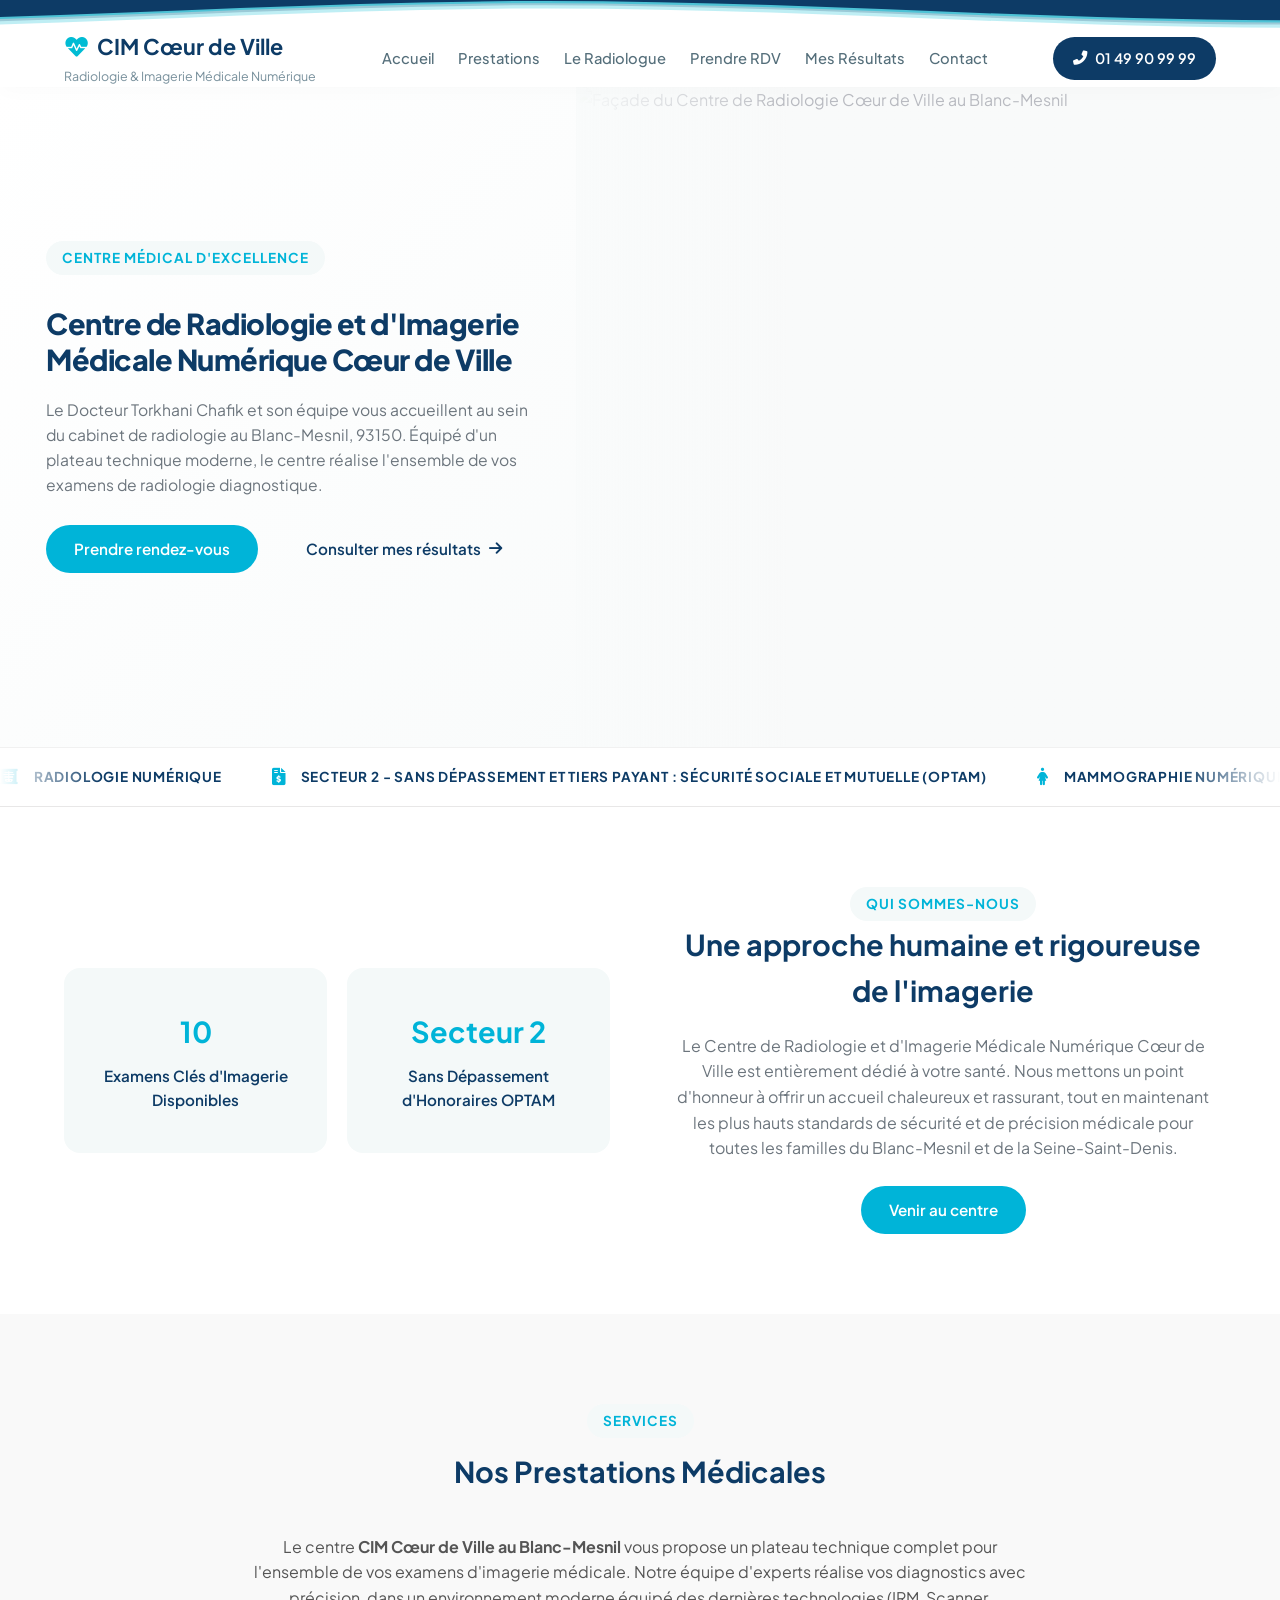
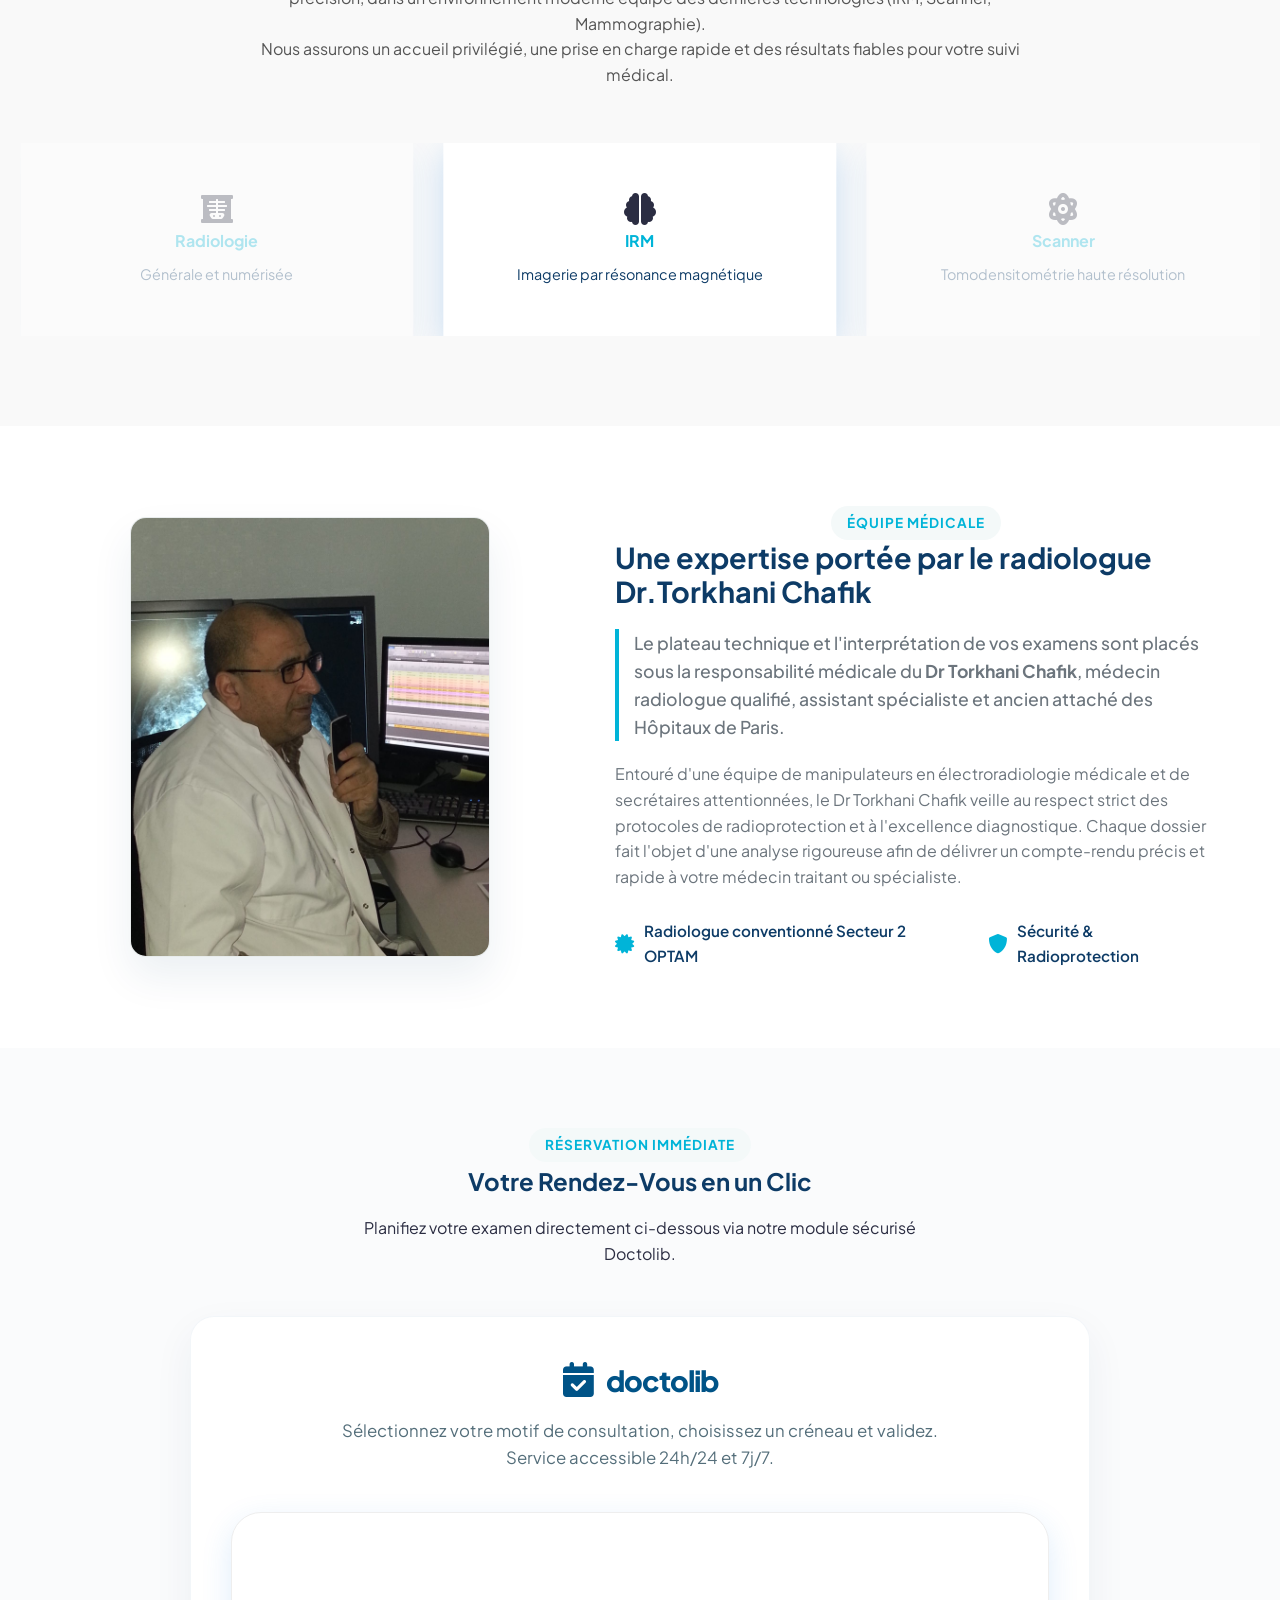
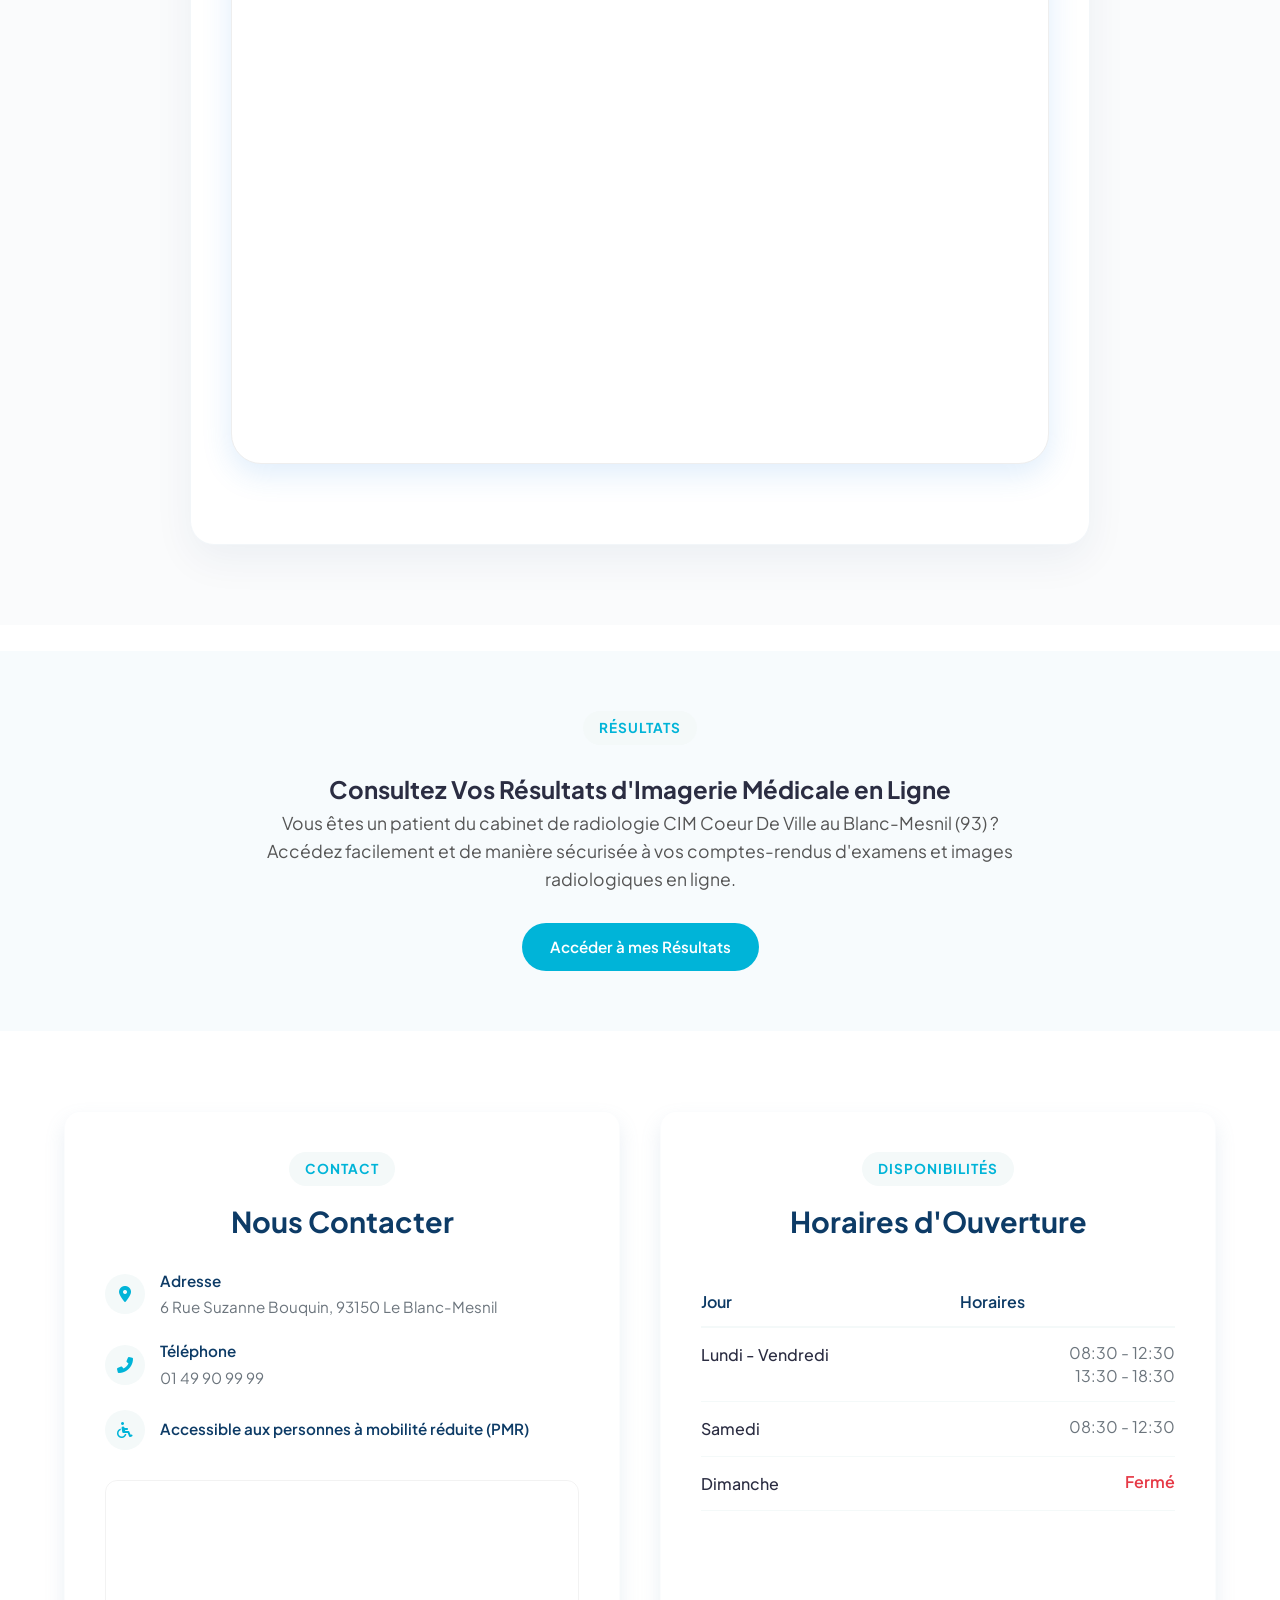
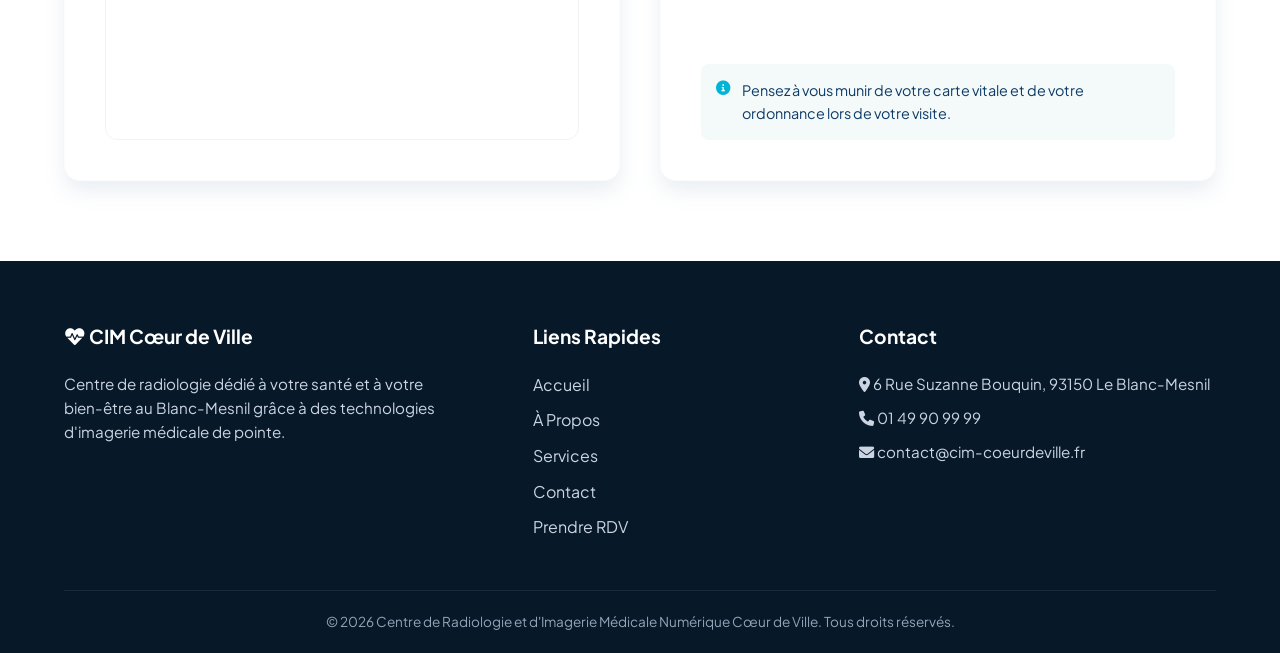
==== index.html @ 42d7e716 "Update index.html" ====
<!DOCTYPE html>
<html lang="fr">
<head>
    <meta charset="UTF-8">
    <meta name="viewport" content="width=device-width, initial-scale=1.0">
    <!-- Balises SEO Fondamentales -->
    <title>Cabinet de Radiologie | Le Blanc-Mesnil 93</title>
    <meta name="description" content="Cabinet de radiologie numérique CIM Cœur de Ville au Blanc-Mesnil (93). Examens sectorisés Secteur 2 : radiologie générale, mammographie, échographie, doppler et panoramique dentaire. Prenez RDV rapidement sur Doctolib.">
    <meta name="keywords" content="radiologie Le Blanc-Mesnil, imagerie medicale 93, cabinet radiologie Seine-Saint-Denis, docteur torkhani chafik, mammographie blanc-mesnil, echographie 93, panoramique dentaire blanc-mesnil, centre radiologie coeur de ville">
    <meta name="robots" content="index, follow">
    <link rel="canonical" href="https://www.radiologie93.fr">
    <link rel="icon" type="image/x-icon" href="faviconcim.jpg">
        
    <!-- Balises de Géolocalisation pour le SEO Local Google -->
    <meta name="geo.region" content="FR-93">
    <meta name="geo.placename" content="Le Blanc-Mesnil">
    <meta name="geo.position" content="48.947891;2.456507">
    <meta name="ICBM" content="48.947891, 2.456507">

    <!-- Open Graph / Meta Réseaux Sociaux -->
    <meta property="og:type" content="website">
    <meta property="og:locale" content="fr_FR">
    <meta property="og:title" content="Centre de Radiologie et d'Imagerie Médicale Cœur de Ville | Le Blanc-Mesnil">
    <meta property="og:description" content="Centre de radiologie moderne au Blanc-Mesnil. Conventionné Secteur 2. Échographie, Mammographie, Radiologie, Dentaire.">
    <meta property="og:url" content="https://www.radiologie93.fr">
    <meta property="og:site_name" content="CIM Cœur de Ville">
    <meta property="og:image" content="https://www.radiologie93.fr/heropic.jpg">

    <!-- Twitter Cards -->
    <meta name="twitter:card" content="summary_large_image">
    <meta name="twitter:title" content="Centre de Radiologie Cœur de Ville - 93">
    <meta name="twitter:description" content="Prenez rendez-vous en ligne pour vos examens d'imagerie médicale au Blanc-Mesnil.">

    <!-- Polices & Icônes -->
    <link rel="preconnect" href="https://fonts.googleapis.com">
    <link rel="preconnect" href="https://fonts.gstatic.com" crossorigin>
    <link href="https://fonts.googleapis.com/css2?family=Plus+Jakarta+Sans:wght@300;400;500;600;700&display=swap" rel="stylesheet">
    <link rel="stylesheet" href="https://cdnjs.cloudflare.com/ajax/libs/font-awesome/6.0.0-beta3/css/all.min.css">
    
    <!-- Feuille de style principale -->
    <link rel="stylesheet" href="CIM.css">

    <!-- Données Structurées JSON-LD (SEO Local de Google) -->
    <script type="application/ld+json">
    {
      "@context": "https://schema.org",
      "@type": "MedicalBusiness",
      "name": "Centre de Radiologie et d'Imagerie Médicale Numérique Cœur de Ville",
      "alternateName": "CIM Cœur de Ville",
      "image": "https://www.radiologie93.fr/heropic.jpg",
      "logo": "https://www.radiologie93.fr/logo.png",
      "url": "https://www.radiologie93.fr",
      "telephone": "+33149909999",
      "priceRange": "$",
      "address": {
        "@type": "PostalAddress",
        "streetAddress": "6 Rue Suzanne Bouquin",
        "addressLocality": "Le Blanc-Mesnil",
        "postalCode": "93150",
        "addressCountry": "FR"
      },
      "geo": {
        "@type": "GeoCoordinates",
        "latitude": 48.947891,
        "longitude": 2.456507
      },
      "openingHoursSpecification": [
        {
          "@type": "OpeningHoursSpecification",
          "dayOfWeek": ["Monday", "Tuesday", "Wednesday", "Thursday", "Friday"],
          "opens": "08:30",
          "closes": "18:30"
        },
        {
          "@type": "OpeningHoursSpecification",
          "dayOfWeek": "Saturday",
          "opens": "08:30",
          "closes": "12:30"
        }
      ],
      "medicalSpecialty": "DiagnosticImaging",
      "isAcceptingNewPatients": true,
      "healthcareReportingAuthority": "Enregistré à l'ARS Île-de-France"
    }
</script>
<link rel="stylesheet" href="https://cdn.jsdelivr.net/npm/swiper@11/swiper-bundle.min.css"/>
<script src="https://cdn.jsdelivr.net/npm/swiper@11/swiper-bundle.min.js"></script>
</head>

<body>
    <header class="main-header">
<div class="top-page-waves-inverted">
    <svg class="waves-svg" xmlns="http://www.w3.org/2000/svg" xmlns:xlink="http://www.w3.org/1999/xlink"
    viewBox="0 24 150 28" preserveAspectRatio="none" shape-rendering="auto">
        <defs>
            <path id="gentle-wave" d="M-160 44c30 0 58-18 88-18s 58 18 88 18 58-18 88-18 58 18 88 18 v44h-352z" />
        </defs>
        <g class="parallax-top">
            <use xlink:href="#gentle-wave" x="48" y="0" fill="rgba(0, 188, 212, 0.25)" />
            <use xlink:href="#gentle-wave" x="48" y="3" fill="rgba(13, 59, 102, 0.2)" />
            <use xlink:href="#gentle-wave" x="48" y="5" fill="rgba(0, 188, 212, 0.5)" />
            <use xlink:href="#gentle-wave" x="48" y="7" fill="#0d3b66" />
        </g>
    </svg>
</div>


    <div class="container header-flex">
        <div class="logo">
            <div class="logo-title-row">
                <i class="fas fa-heartbeat icon-logo"></i>
                <h1>CIM Cœur de Ville</h1>
            </div>
            <p>Radiologie & Imagerie Médicale Numérique</p>
        </div>
        
        <nav class="main-nav">
            <ul class="nav-links">
                <li><a href="#accueil">Accueil</a></li>
                <li><a href="#services">Prestations</a></li>
                <li><a href="#equipe">Le Radiologue</a></li>
                <li><a href="#doctolib-cta">Prendre RDV</a></li>
                <li><a href="#resultat">Mes Résultats</a></li>
                <li><a href="#contact">Contact</a></li>
            </ul>
        </nav>
        
        <div class="nav-cta">
            <a href="tel:0149909999" class="btn btn-phone">
                <i class="fas fa-phone-alt"></i> 01 49 90 99 99
            </a>
        </div>

        <button class="burger-btn" id="burgerBtn" aria-label="Ouvrir le menu" aria-expanded="false">
            <span></span>
            <span></span>
            <span></span>
        </button>
    </div>

    <!-- Menu mobile -->
    <div class="mobile-menu" id="mobileMenu" aria-hidden="true">
        <nav class="mobile-nav">
            <ul>
                <li><a href="#accueil" class="mobile-nav-link">Accueil</a></li>
                <li><a href="#propos" class="mobile-nav-link">À Propos</a></li>
                <li><a href="#services" class="mobile-nav-link">Prestations</a></li>
                <li><a href="#equipe" class="mobile-nav-link">Le Radiologue</a></li>
                <li><a href="#doctolib-cta" class="mobile-nav-link">Prendre RDV</a></li>
                <li><a href="#resultat" class="mobile-nav-link">Mes Résultats</a></li>
                <li><a href="#contact" class="mobile-nav-link">Contact</a></li>
            </ul>
            <a href="tel:0149909999" class="mobile-phone-btn">
                <i class="fas fa-phone-alt"></i> 01 49 90 99 99
            </a>
        </nav>
    </div>
</header>

    <!-- Section Hero - Style Split Panel Premium Framer -->
    <section id="accueil" class="hero-split-panel">
        <div class="hero-panel-grid">
            
            <!-- CÔTÉ GAUCHE : Zone de texte épurée -->
            <div class="panel-text-side">
                <div class="panel-text-wrapper">
                    <span class="badge">Centre Médical d'Excellence</span>
                    <h2>Centre de Radiologie et d'Imagerie Médicale Numérique Cœur de Ville</h2>
                    <p>
                        Le Docteur Torkhani Chafik et son équipe vous accueillent au sein du cabinet de radiologie au Blanc-Mesnil, 93150. Équipé d'un plateau technique moderne, le centre réalise l'ensemble de vos examens de radiologie diagnostique.
                    </p>
                    
                    <div class="hero-buttons">
                        <a href="https://www.doctolib.fr/centre-d-imagerie-medicale/le-blanc-mesnil/cim-coeur-de-ville-le-blanc-mesnil" class="btn btn-secondary" target="_blank">Prendre rendez-vous</a>
                        <a href="#resultat" class="btn btn-link">Consulter mes résultats <i class="fas fa-arrow-right"></i></a>
                    </div>
                </div>
            </div>
            
            <!-- CÔTÉ DROIT : Ta photo plein écran sur le côté -->
            <div class="panel-image-side">
                <img src="heropic.jpg" alt="Façade du Centre de Radiologie Cœur de Ville au Blanc-Mesnil">
                <div class="panel-gradient-overlay"></div>
            </div>

        </div>

        <!-- Superbe banderole défilante en bas -->
        <div class="infinite-features-fullwidth">
            <div class="features-scroller">
                <div class="feat-item"><i class="fas fa-x-ray"></i> Radiologie Numérique</div>
                <div class="feat-item"><i class="fas fa-file-invoice-dollar"></i> Secteur 2 - Sans dépassement et Tiers payant : Sécurité sociale et mutuelle (OPTAM)</div>
                <div class="feat-item"><i class="fas fa-female"></i> Mammographie Numérique</div>
                <div class="feat-item"><i class="fas fa-wave-square"></i> Échographies & Dopplers</div>
                <div class="feat-item"><i class="fas fa-tooth"></i> Panoramique Dentaire</div>
                <div class="feat-item"><i class="fas fa-calendar-check"></i> Prise de RDV sur Doctolib</div>
                <!-- Duplication boucle -->
                <div class="feat-item"><i class="fas fa-file-invoice-dollar"></i> Secteur 2 - Sans dépassement d'honnoraire OPTAM</div>
                <div class="feat-item"><i class="fas fa-x-ray"></i> Radiologie Numérique</div>
                <div class="feat-item"><i class="fas fa-female"></i> Mammographie Numérique</div>
                <div class="feat-item"><i class="fas fa-wave-square"></i> Échographies & Dopplers</div>
                <div class="feat-item"><i class="fas fa-tooth"></i> Panoramique Dentaire</div>
                <div class="feat-item"><i class="fas fa-calendar-check"></i> Prise de RDV sur Doctolib</div>
            </div>
        </div>
    </section>

    <section id="propos" class="about-section">
        <div class="container about-grid">
            <div class="about-stats">
                <div class="stat-card">
                    <h3>10</h3>
                    <p>Examens Clés d'Imagerie Disponibles</p>
                </div>
                <div class="stat-card">
                    <h3>Secteur 2</h3>
                    <p>Sans Dépassement d'Honoraires OPTAM</p>
                </div>
            </div>
            <div class="about-text">
                <span class="badge" style="display: block; width: fit-content; margin: 0 auto;">Qui sommes-nous</span>
                <h2 style="text-align: center;">Une approche humaine et rigoureuse de l'imagerie</h2>
                <p style="text-align: center;">Le Centre de Radiologie et d'Imagerie Médicale Numérique Cœur de Ville est entièrement dédié à votre santé. Nous mettons un point d'honneur à offrir un accueil chaleureux et rassurant, tout en maintenant les plus hauts standards de sécurité et de précision médicale pour toutes les familles du Blanc-Mesnil et de la Seine-Saint-Denis.</p>
                <a href="#contact" class="btn btn-secondary" style="display: block; width: fit-content; margin: 0 auto;">Venir au centre</a>
            </div>
        </div>
    </section>

<section id="services" class="services-container">
    <div style="display: flex; justify-content: center; margin-bottom: 10px;">
        <span class="badge" style="display: block; width: fit-content; margin: 0 auto;">Services</span>
    </div>
    
    <h2 style="font-size: 1.8rem;" class="section-title">Nos Prestations Médicales</h2>
    
<p class="seo-description" style="text-align: center; max-width: 800px; margin: 0 auto 30px auto; color: #555; line-height: 1.6; padding: 0 10px;">
        Le centre <strong>CIM Cœur de Ville au Blanc-Mesnil</strong> vous propose un plateau technique complet pour l'ensemble de vos examens d'imagerie médicale. Notre équipe d'experts réalise vos diagnostics avec précision, dans un environnement moderne équipé des dernières technologies (IRM, Scanner, Mammographie). <br>Nous assurons un accueil privilégié, une prise en charge rapide et des résultats fiables pour votre suivi médical.
    </p><br>
    <div class="swiper mySwiper">
        <div class="swiper-wrapper">
            <div class="swiper-slide">
                <div class="mycard">
                    <i class="fas fa-x-ray fa-2x"></i>
                    <h4>Radiologie</h4>
                    <p>Générale et numérisée</p>
                </div>
            </div>
            <div class="swiper-slide">
                <div class="mycard">
                    <i class="fas fa-brain fa-2x"></i>
                    <h4>IRM</h4>
                    <p>Imagerie par résonance magnétique</p>
                </div>
            </div>
            <div class="swiper-slide">
                <div class="mycard">
                    <i class="fas fa-atom fa-2x"></i>
                    <h4>Scanner</h4>
                    <p>Tomodensitométrie haute résolution</p>
                </div>
            </div>
            <div class="swiper-slide">
                <div class="mycard">
                    <i class="fas fa-bone fa-2x"></i>
                    <h4>Radiologie</h4>
                    <p>Ostéoarticulaire</p>
                </div>
            </div>
            <div class="swiper-slide">
                <div class="mycard">
                    <i class="fas fa-heartbeat fa-2x"></i>
                    <h4>Échographie</h4>
                    <p>Générale, articulaire et obstétricale</p>
                </div>
            </div>
            <div class="swiper-slide">
                <div class="mycard">
                    <i class="fas fa-wave-square fa-2x"></i>
                    <h4>Doppler</h4>
                    <p>Flux sanguins et vasculaires</p>
                </div>
            </div>
            <div class="swiper-slide">
                <div class="mycard">
                    <i class="fas fa-tooth fa-2x"></i>
                    <h4>Radiologie</h4>
                    <p>Dentaire et Cone BEAM</p>
                </div>
            </div>
            <div class="swiper-slide">
                <div class="mycard">
                    <i class="fas fa-weight fa-2x"></i>
                    <h4>Ostéodensitométrie</h4>
                    <p>Densitométrie osseuse</p>
                </div>
            </div>
            <div class="swiper-slide">
                <div class="mycard">
                    <i class="fas fa-female fa-2x"></i>
                    <h4>Mammographie</h4>
                    <p>Numérisée (Imagerie de la Femme)</p>
                </div>
            </div>
            <div class="swiper-slide">
                <div class="mycard urgent">
                    <i class="fas fa-truck-medical fa-2x"></i>
                    <h4 style="color:rgb(208, 2, 2)">Urgences</h4>
                    <p>Prise en charge rapide</p>
                </div>
            </div>
        </div>
        <div class="swiper-pagination"></div>
    </div>
</section>

    <section id="equipe" class="medical-team">
        <div class="container grid-team">
            <div class="team-image-placeholder">
                <div class="doctor-badge-box">
                    <img src="pic3dr.jpg" alt="Dr Torkhani Chafik - Médecin Radiologue au Blanc-Mesnil" class="doctor-img">
                </div>
            </div>
            <div class="team-text">
                <span class="badge" style="display: block; width: fit-content; margin: 0 auto;">Équipe Médicale</span>
                <h2>Une expertise portée par le radiologue Dr.Torkhani Chafik</h2>
                <p class="lead-text">
                    Le plateau technique et l'interprétation de vos examens sont placés sous la responsabilité médicale du <b>Dr Torkhani Chafik</b>, médecin radiologue qualifié, assistant spécialiste et ancien attaché des Hôpitaux de Paris.
                </p>
                <p>
                    Entouré d'une équipe de manipulateurs en électroradiologie médicale et de secrétaires attentionnées, le Dr Torkhani Chafik veille au respect strict des protocoles de radioprotection et à l'excellence diagnostique. Chaque dossier fait l'objet d'une analyse rigoureuse afin de délivrer un compte-rendu précis et rapide à votre médecin traitant ou spécialiste.
                </p>
                <div class="commitments-grid">
                    <div class="commit-item">
                        <i class="fas fa-certificate"></i>
                        <span>Radiologue conventionné Secteur 2 OPTAM</span>
                    </div>
                    <div class="commit-item">
                        <i class="fas fa-shield-alt"></i>
                        <span>Sécurité & Radioprotection</span>
                    </div>
                </div>
            </div>
        </div>
    </section>

   <!-- SECTION DOCTOLIB INTEGRÉE ET DÉLIMITÉE -->
<section id="doctolib-cta" class="doctolib-section-container">
    <div class="container">
        <!-- En-tête pour bien délimiter la section -->
        <div class="section-header scroll-reveal">
            <span class="badge" style="display: block; width: fit-content; margin: 0 auto;">Réservation Immédiate</span>
            <h2>Votre Rendez-Vous en un Clic</h2>
            <p>Planifiez votre examen directement ci-dessous via notre module sécurisé Doctolib.</p>
        </div>

        <!-- Le Cadre Blanc Principal (Inspiré de image_2235ea.png) -->
        <div class="doctolib-card-frame scroll-reveal">
            <div class="doctolib-card-header">
                <i class="fas fa-calendar-check doctolib-card-icon"></i>
                <span class="doctolib-card-brand">doctolib</span>
            </div>
            
            <p class="doctolib-card-instruction">
                Sélectionnez votre motif de consultation, choisissez un créneau et validez. 
                Service accessible 24h/24 et 7j/7.
            </p>

          <div class="doctolib-container" style="width: 100%; max-width: 900px; margin: 40px auto; border-radius: 30px; overflow: hidden; box-shadow: 0 10px 30px rgba(38, 134, 230, 0.15); border: 1px solid #eee; background: white;">
    <iframe 
        id="iFrameResizer0"
        src="https://partners.doctolib.fr/radiologue/blancmesnil/chafik-torkhani" 
        scrolling="no" 
        loading="lazy"
        style="width: 100%; height: 550px; border: none; display: block;">
    </iframe>
</div>
        </div>
    </div>
</section>
<br>
<!-- Section Résultats SEO Optimisée -->
<section id="resultat" style="padding: 60px 20px; background-color: #f7fbfd; text-align: center;">
    <div style="max-width: 800px; margin: 0 auto;">
                    <span class="badge" style="display: block; width: fit-content; margin: 0 auto;">Résultats</span> <br>
            <h2>Consultez Vos Résultats d'Imagerie Médicale en Ligne</h2>
        <p style="font-size: 1.1em; color: #555; margin-bottom: 30px;">
            Vous êtes un patient du cabinet de radiologie CIM Coeur De Ville au Blanc-Mesnil (93) ? <br> Accédez facilement et de manière sécurisée à vos comptes-rendus d'examens et images radiologiques en ligne.
        </p>
        <a href="https://pacs.radiologie93.com/" 
           target="_blank" 
           rel="noopener noreferrer"
           title="Accéder au serveur de résultats PACS - Cabinet de Radiologie Le Blanc-Mesnil"
           class="btn btn-secondary" style="display: block; width: fit-content; margin: 0 auto;">
            Accéder à mes Résultats
        </a>
    </div>
</section>
    
    <section id="contact" class="contact-section">
        <div class="container contact-grid">
            <div class="contact-block">
                <span class="badge" style="display: block; width: fit-content; margin: 0 auto;">Contact</span>
                <h2 style="text-align: center;">Nous Contacter</h2>
                
<div class="contact-info-list">
    <div class="info-item">
        <div class="info-icon"><i class="fas fa-map-marker-alt"></i></div>
        <div class="info-text">
            <h3>Adresse</h3>
            <p>6 Rue Suzanne Bouquin, 93150 Le Blanc-Mesnil</p>
        </div>
    </div>
    
    <div class="info-item">
        <div class="info-icon"><i class="fas fa-phone-alt"></i></div>
        <div class="info-text">
            <h3>Téléphone</h3>
            <p><a href="tel:0149909999">01 49 90 99 99</a></p>
        </div>
    </div>
    
    <div class="info-item">
        <div class="info-icon"><i class="fas fa-wheelchair"></i></div>
        <div class="info-text">
            <h3>Accessible aux personnes à mobilité réduite (PMR)</h3>
        </div>
    </div>

 
     </div>

                <div class="map-container">
                    <iframe 
                        src="https://www.google.com/maps/embed?pb=!1m18!1m12!1m3!1d2620.485300642232!2d2.4565071118151214!3d48.94789100000001!2m3!1f0!2f0!3f0!3m2!1i1024!2i768!4f13.1!3m3!1m2!1s0x47e66b4e9c4f927b%3A0x49f32b9add648f23!2sCentre%20de%20Radiologie%20et%20d&#39;Imagerie%20M%C3%A9dicale%20Num%C3%A9rique%20Coeur%20de%20Ville!5e0!3m2!1sfr!2sfr!4v1717805000000!5m2!1sfr!2sfr" 
                        width="100%" 
                        height="100%" 
                        style="border:0;" 
                        allowfullscreen="" 
                        loading="lazy" 
                        referrerpolicy="no-referrer-when-downgrade">
                    </iframe>
                </div>
            </div>

            <div class="horaires-block">
                <span class="badge" style="display: block; width: fit-content; margin: 0 auto;">Disponibilités</span>
                <h2 style="text-align: center;">Horaires d'Ouverture</h2>
                
                <div class="table-wrapper">
                    <table class="horaires-table">
                        <thead>
                            <tr>
                                <th>Jour</th>
                                <th>Horaires</th>
                            </tr>
                        </thead>
                        <tbody>
                            <tr>
                                <td class="day">Lundi - Vendredi</td>
                                <td class="hours">08:30 - 12:30<br>13:30 - 18:30</td>
                            </tr>
                            <tr>
                                <td class="day">Samedi</td>
                                <td class="hours">08:30 - 12:30</td>
                            </tr>
                            <tr>
                                <td class="day">Dimanche</td>
                                <td class="hours"><span class="status-closed">Fermé</span></td>
                            </tr>
                        </tbody>
                    </table>
                </div>
                
                <div class="horaires-notice">
                    <i class="fas fa-info-circle"></i>
                    <span>Pensez à vous munir de votre carte vitale et de votre ordonnance lors de votre visite.</span>
                </div>
            </div>
        </div>
    </section>

    
    <footer>

        <div class="container footer-content">
            <div class="footer-section about">
                <h3><i class="fas fa-heartbeat"></i> CIM Cœur de Ville</h3>
                <p>Centre de radiologie dédié à votre santé et à votre bien-être au Blanc-Mesnil grâce à des technologies d'imagerie médicale de pointe.</p>
            </div>
            <div class="footer-section links">
                <h3>Liens Rapides</h3>
                <ul>
                    <li><a href="#accueil">Accueil</a></li>
                    <li><a href="#propos">À Propos</a></li>
                    <li><a href="#services">Services</a></li>
                    <li><a href="#contact">Contact</a></li>
                    <li><a href="https://www.doctolib.fr/centre-d-imagerie-medicale/le-blanc-mesnil/cim-coeur-de-ville-le-blanc-mesnil" target="_blank">Prendre RDV</a></li>
                </ul>
            </div>
            <div class="footer-section contact-meta">
                <h3>Contact</h3>
                <p><i class="fas fa-map-marker-alt"></i> 6 Rue Suzanne Bouquin, 93150 Le Blanc-Mesnil</p>
                <p><i class="fas fa-phone"></i> <a href="tel:0149909999">01 49 90 99 99</a></p>
                <p><i class="fas fa-envelope"></i> contact@cim-coeurdeville.fr</p>
            </div>
        </div>
        <div class="footer-bottom">
            <div class="container">
                <p>© 2026 Centre de Radiologie et d'Imagerie Médicale Numérique Cœur de Ville. Tous droits réservés.</p>
            </div>
        </div>
    </footer>

    <button id="scrollToTopBtn" title="Remonter en haut">
        <i class="fas fa-arrow-up"></i>
    </button>

    <script src="JS_CIM.js"></script>

    <script>
        document.addEventListener("DOMContentLoaded", () => {
            const observerOptions = {
                root: null,
                rootMargin: "0px",
                threshold: 0.15 
            };

            const observer = new IntersectionObserver((entries, observer) => {
                entries.forEach(entry => {
                    if (entry.isIntersecting) {
                        entry.target.classList.add('visible');
                        observer.unobserve(entry.target); 
                    }
                });
            }, observerOptions);

            const elementsToAnimate = document.querySelectorAll(
                '.hero-split-text, .panel-image-side, .stat-card, .about-text, .section-header, .service-card, .contact-block, .horaires-block, .doctolib-content'
            );

            elementsToAnimate.forEach(el => {
                el.classList.add('reveal'); 
                observer.observe(el);
            });
        });
    </script>
    <script src="https://cdn.jsdelivr.net/npm/swiper@11/swiper-bundle.min.js"></script>
</body>
</html>
---- CIM.css ----
/* RESET ET VARIABLES (Inspiré du design épuré et doux de Framer Nursing Care) */
:root {
    --primary-color: #0d3b66;      /* Bleu médical profond et rassurant */
    --secondary-color: #00b4d8;    /* Bleu canard / turquoise doux */
    --accent-color: #f4f9f9;       /* Fond clair et apaisant */
    --text-dark: #2b2d42;          /* Texte principal lisible */
    --text-light: #6c757d;         /* Texte secondaire atténué */
    --white: #ffffff;
    --border-radius: 16px;         /* Bords très arrondis typiques de Framer */
    --transition: all 0.3s ease;
}

* {
    box-sizing: border-box;
    margin: 0;
    padding: 0;
}

html {
    scroll-behavior: smooth;
}

body {
    font-family: 'Plus Jakarta Sans', sans-serif;
    color: var(--text-dark);
    background-color: var(--white);
    line-height: 1.6;
}

.container {
    width: 90%;
    max-width: 1200px;
    margin: 0 auto;
}

/* COMPOSANTS RÉUTILISABLES */
.badge {
    display: inline-block;
    background-color: #e6f7fa;
    color: var(--secondary-color);
    padding: 6px 16px;
    border-radius: 50px;
    font-size: 0.85rem;
    font-weight: 600;
    margin-bottom: 15px;
    text-transform: uppercase;
    letter-spacing: 0.5px;
}

.btn {
    display: inline-flex;
    align-items: center;
    gap: 8px;
    padding: 12px 28px;
    border-radius: 50px;
    font-weight: 600;
    text-decoration: none;
    transition: var(--transition);
    cursor: pointer;
    font-size: 0.95rem;
}

.btn-primary {
    background-color: var(--primary-color);
    color: var(--white);
}

.btn-primary:hover {
    background-color: #07223d;
}

.btn-secondary {
    background-color: var(--secondary-color);
    color: var(--white);
    border: none;
}

.btn-secondary:hover {
    background-color: #0096b4;
    transform: translateY(-2px);
}

.btn-link {
    color: var(--primary-color);
    font-weight: 600;
}

.btn-link:hover {
    color: var(--secondary-color);
}

.section-header {
    text-align: center;
    max-width: 600px;
    margin: 0 auto 50px auto;
}

.section-header h2 {
    font-size: 1.5rem;
    color: var(--primary-color);
    margin-bottom: 15px;
}

/* ==========================================================================
   STYLE HERO : ASYMMETRIC SPLIT PANEL
   ========================================================================== */
.hero-split-panel {
    position: relative;
    width: 100%;
    min-height: 540px; /* Légèrement plus compact en hauteur */
    background-color: #ffffff;
    overflow: hidden;
}
.hero-split-panel {
    display: flex; /* S'assure qu'elle occupe sa place dans le flux */
    width: 100%;
    min-height: 80vh; /* Donne une hauteur minimale pour forcer l'affichage */
    padding-top: 0; /* Espace pour ne pas passer derrière le header */
    background-color: #fff;
}

.hero-panel-grid {
    display: grid;
    grid-template-columns: 45% 55%; /* Découpage asymétrique pro */
    width: 100%;
    min-height: 540px;
}

/* --- Côté Gauche (Espace de lecture) --- */
.panel-text-side {
    display: flex;
    align-items: center;
    justify-content: flex-end;
    padding: 60px 5% 100px 8%; /* Ajusté pour laisser la place à la banderole en bas */
    background: linear-gradient(135deg, #ffffff 0%, #f9fbfb 100%);
}

.panel-text-wrapper {
    max-width: 540px; /* Évite que le texte ne devienne trop large */
}

.panel-text-side h2 {
    font-size: 1.8rem;
    color: var(--primary-color);
    line-height: 1.25;
    margin: 15px 0 20px 0;
    font-weight: 800;
    letter-spacing: -0.5px;
}

.panel-text-side p {
    font-size: 0.98rem;
    color: var(--text-light);
    line-height: 1.6;
    margin-bottom: 28px;
}

.hero-buttons {
    display: flex;
    align-items: center;
    gap: 20px;
}

/* --- Côté Droit (Ta Photo en Plein Panneau) --- */
.panel-image-side {
    position: relative;
    width: 100%;
    height: 100%;
}

.panel-image-side img {
    width: 100%;
    height: 100%;
    object-fit: cover;
    object-position: left center; /* Aligne le bâtiment au niveau de la coupure */
    display: block;
}


/* Fusion parfaite entre le texte et la photo avec voile noir */
.panel-gradient-overlay {
    position: absolute;
    top: 0;
    left: 0;
    width: 100%;
    height: 100%;
    /* 1. Le premier dégradé efface la bordure brusque en partant du blanc pur vers le transparent */
    /* 2. Le deuxième applique le voile noir mi-transparent (ici à 40% d'opacité pour garder de la clarté) */
    background: 
        linear-gradient(to right, #f9fbfb 0%, #f9fbfb9d 30%),
        rgba(223, 220, 220, 0.216); 
    pointer-events: none;
}

/* --- BANDEROLE COMMUNE DE BAS DE PAGE --- */
.infinite-features-fullwidth {
    position: absolute;
    bottom: 0;
    left: 0;
    width: 100%;
    overflow: hidden;
    white-space: nowrap;
    padding: 16px 0;
    background-color: #ffffff;
    border-top: 1px solid rgba(0, 0, 0, 0.06);
    border-bottom: 1px solid rgba(201, 198, 198, 0.411);
    z-index: 10;
}

.infinite-features-fullwidth::before,
.infinite-features-fullwidth::after {
    content: "";
    position: absolute;
    top: 0;
    width: 100px;
    height: 100%;
    z-index: 11;
}
.infinite-features-fullwidth::before { left: 0; background: linear-gradient(to right, #ffffff, transparent); }
.infinite-features-fullwidth::after { right: 0; background: linear-gradient(to left, #ffffff, transparent); }

.features-scroller {
    display: inline-flex;
    gap: 50px;
    animation: scrollLinearRight 35s linear infinite;
}

.features-scroller .feat-item {
    display: flex;
    align-items: center;
    gap: 10px;
    font-weight: 700;
    color: var(--primary-color);
    font-size: 0.85rem;
    text-transform: uppercase;
    letter-spacing: 0.8px;
}

.features-scroller .feat-item i {
    color: var(--secondary-color);
    font-size: 1.1rem;
}

@keyframes scrollLinearRight {
    0% { transform: translateX(0); }
    100% { transform: translateX(-50%); }
}

/* --- Version Mobile --- */
@media (max-width: 992px) {
    .hero-panel-grid {
        grid-template-columns: 1fr;
    }
    .panel-image-side {
        height: 280px; /* L'image passe sous le texte proprement sur mobile */
    }
    .panel-gradient-overlay {
        width: 100%;
        height: 30%;
        background: linear-gradient(to bottom, rgba(255,255,255,1) 0%, transparent 100%);
    }
    .panel-text-side {
        justify-content: center;
        text-align: center;
        padding: 50px 20px 60px 20px;
    }
    .hero-buttons {
        justify-content: center;
    }
}

/* EN-TÊTE DE PAGE (Navigation) */
/* ==========================================================================
   HEADER & NAVIGATION OPTIMISÉS
   ========================================================================== */
.main-header {
    background: #ffffff;
    position: sticky;
    top: 0;
    z-index: 1000;
    box-shadow: 0 4px 20px rgba(0, 0, 0, 0.03);
    padding: 12px 0;
}

.header-flex {
    display: flex;
    align-items: center;
    justify-content: space-between;
    gap: 20px; /* Évite la collision entre les blocs */
}

/* Bloc Logo */
.logo {
    display: flex;
    flex-direction: column;
    flex-shrink: 0; /* Empêche le logo de se faire écraser */
}

.logo-title-row {
    display: flex;
    align-items: center;
    gap: 8px;
}

.icon-logo {
    color: #00bcd4; /* Teinte cyan de vos badges */
    font-size: 1.4rem;
}

.logo h1 {
    font-size: 1.35rem;
    font-weight: 700;
    color: #0d3b66;
    margin: 0;
    white-space: nowrap;
}

.logo p {
    font-size: 0.78rem;
    color: #78909c;
    margin: 2px 0 0 0;
    font-weight: 400;
}

/* Liens de Navigation */
.main-nav {
    flex-grow: 1;
    display: flex;
    justify-content: center;
}

.nav-links {
    display: flex;
    align-items: center;
    list-style: none;
    gap: 24px; /* Espace équilibré entre les liens */
    margin: 0;
    padding: 0;
}

.nav-links a:not(.btn-nav-reserve) {
    text-decoration: none;
    color: #546e7a;
    font-size: 0.92rem;
    font-weight: 500;
    transition: color 0.25s ease;
    position: relative;
    padding: 6px 0;
}

/* Effet de soulignement épuré au survol */
.nav-links a:not(.btn-nav-reserve)::after {
    content: '';
    position: absolute;
    bottom: 0;
    left: 0;
    width: 0;
    height: 2px;
    background-color: #00bcd4;
    transition: width 0.25s ease;
}

.nav-links a:not(.btn-nav-reserve):hover {
    color: #0d3b66;
}

.nav-links a:not(.btn-nav-reserve):hover::after {
    width: 100%;
}

/* Bouton Prendre RDV intégré à la navigation */
.btn-nav-reserve {
    text-decoration: none;
    background-color: #e0f7fa;
    color: #00838f !important;
    padding: 8px 16px;
    border-radius: 50px;
    font-size: 0.88rem;
    font-weight: 600;
    transition: all 0.25s ease;
}

.btn-nav-reserve:hover {
    background-color: #00bcd4;
    color: #ffffff !important;
    box-shadow: 0 4px 12px rgba(0, 188, 212, 0.2);
}

/* Bouton Téléphone à Droite */
.nav-cta {
    flex-shrink: 0;
}

.btn-phone {
    display: inline-flex;
    align-items: center;
    gap: 8px;
    background-color: #0d3b66;
    color: #ffffff !important;
    text-decoration: none;
    padding: 10px 20px;
    border-radius: 50px;
    font-size: 0.9rem;
    font-weight: 600;
    transition: all 0.25s ease;
}

.btn-phone:hover {
    background-color: #0a2d50;
    transform: translateY(-1px);
    box-shadow: 0 4px 15px rgba(13, 59, 102, 0.15);
}

/* Réactivité pour les tablettes / petits écrans */
@media (max-width: 1024px) {
    .nav-links {
        gap: 14px;
    }
    .nav-links a:not(.btn-nav-reserve) {
        font-size: 0.85rem;
    }
    .btn-phone {
        padding: 8px 14px;
        font-size: 0.85rem;
    }
}
/* SECTION HERO / ACCUEIL */
.hero {
    background: linear-gradient(135deg, #f7fbfd 0%, #f0f7f9 100%);
    padding: 80px 0;
}

.hero-grid {
    display: grid;
    grid-template-columns: 1.2fr 0.8fr;
    gap: 50px;
    align-items: center;
}

.hero-content h2 {
    font-size: 1.8rem;
    line-height: 1.2;
    color: var(--primary-color);
    margin-bottom: 20px;
}

.hero-content p {
    font-size: 1.1rem;
    color: var(--text-light);
    margin-bottom: 30px;
}

.hero-buttons {
    display: flex;
    gap: 20px;
    align-items: center;
    margin-bottom: 40px;
}

.hero-features {
    display: flex;
    gap: 20px;
    flex-wrap: wrap;
}

.feat-item {
    font-size: 0.9rem;
    font-weight: 500;
    color: var(--primary-color);
}

.feat-item i {
    color: var(--secondary-color);
    margin-right: 5px;
}

.hero-image-placeholder {
    display: flex;
    justify-content: center;
}

.image-box {
    background: linear-gradient(135deg, var(--secondary-color), var(--primary-color));
    width: 350px;
    height: 350px;
    border-radius: var(--border-radius);
    display: flex;
    justify-content: center;
    align-items: center;
    color: var(--white);
    font-size: 5rem;
    box-shadow: 0 20px 40px rgba(0, 180, 216, 0.15);
}

/* SECTION À PROPOS */
.about-section {
    padding: 80px 0;
}

.about-grid {
    display: grid;
    grid-template-columns: 1fr 1fr;
    gap: 60px;
    align-items: center;
}

.about-stats {
    display: grid;
    grid-template-columns: 1fr 1fr;
    gap: 20px;
}

.stat-card {
    background-color: var(--accent-color);
    padding: 40px 20px;
    border-radius: var(--border-radius);
    text-align: center;
}

.stat-card h3 {
    font-size: 1.8rem;
    color: var(--secondary-color);
    margin-bottom: 10px;
}

.stat-card p {
    font-size: 0.95rem;
    color: var(--primary-color);
    font-weight: 600;
}

.about-text h2 {
    font-size: 1.8rem;
    color: var(--primary-color);
    margin-bottom: 20px;
}

.about-text p {
    color: var(--text-light);
    margin-bottom: 25px;
}

/* --- carrousel --- */
.services-container {background: #f9f9f9; }
.section-title { text-align: center; margin-bottom: 40px; color: #0d3b66; font-size: 2rem; }

.mycard {
    background: white;
    padding: 50px;
    border-radius: 0px;
    box-shadow: 0 10px 30px rgba(38, 134, 230, 0.233);
    transition: transform 0.3s ease;
    text-align: center;
}

/* Ajustez ces valeurs dans votre CSS */
.services-container {
    padding: 90px 20px; /* Augmentez le padding haut/bas pour libérer de l'espace */
    overflow: visible;    /* Permet aux éléments agrandis de ne pas être coupés */
}

.swiper {
    padding: 50px 0;      /* Ajoute de l'espace interne autour des cartes */
    overflow: visible;    /* Important pour ne pas couper le zoom des cartes */
}
.swiper-slide {
    display: flex;
    justify-content: center;
    align-items: center;
    transition: transform 0.6s cubic-bezier(0.22, 1, 0.36, 1), opacity 0.6s ease;
    transform: scale(6);
    opacity: 0.5;
    /* Assurez-vous qu'aucune largeur fixe trop petite ne contraint le zoom */
    min-width: 300px; 
}

/* État de la carte centrale active */
.swiper-slide-active {
    transform: scale(6);  /* La carte centrale est agrandie */
    opacity: 1;             /* Elle devient totalement opaque */
}
.mycard:hover { transform: translateY(-10px); border-color: #00bcd4; }
.mycard h4 { color: var(--secondary-color); margin-bottom: 10px; }
.mycard p { color: var(--primary-color); font-size: 0.9rem; }

/* Style des points de pagination */
.swiper-pagination-bullet-active { background: #00bcd4 !important; }
.swiper-slide {
    /* La transition définit la vitesse du passage de "petit" à "grand" */
    transition: transform 0.8s cubic-bezier(0.22, 1, 0.36, 1), opacity 0.8s ease;
    transform: scale(0.85); 
    opacity: 0.3;
}

.swiper-slide-active {
    transform: scale(1.1);
    opacity: 1;
}

/* ==========================================================================
   SECTION ÉQUIPE MÉDICALE (CORRECTION CADRAGE IMAGE)
   ========================================================================== */
.medical-team {
    padding: 80px 0;
    background-color: var(--white);
    overflow: hidden; /* Sécurité anti-débordement global */
}

.grid-team {
    display: grid;
    grid-template-columns: 0.9fr 1.1fr;
    gap: 60px;
    align-items: center;
}

.team-image-placeholder {
    display: flex;
    justify-content: center;
    align-items: center;
    width: 100%;
}

/* Le conteneur magique qui force le bon format (Style Portrait Framer) */
.doctor-badge-box {
    position: relative;
    width: 100%;
    max-width: 360px; /* Largeur maximale fixe */
    height: 440px;    /* Hauteur maximale fixe */
    border-radius: var(--border-radius);
    overflow: hidden; /* Coupe STRICTEMENT tout ce qui dépasse */
    box-shadow: 0 20px 40px rgba(13, 59, 102, 0.08);
    border: 1px solid rgba(0,0,0,0.05);
    background-color: #f4f9f9;
}

/* La règle magique pour l'image */
.doctor-img {
    width: 100% !important;
    height: 100% !important;
    object-fit: cover; /* Recadre et zoome automatiquement sans déformer */
    object-position: center top; /* Centre le visage si la photo est coupée */
    display: block;
}

/* Bandeau texte moderne par-dessus la photo */
.doctor-name-overlay {
    position: absolute;
    bottom: 0;
    left: 0;
    width: 100%;
    padding: 20px 15px;
    background: linear-gradient(transparent, rgba(7, 24, 41, 0.85));
    color: var(--white);
    text-align: center;
    font-weight: 700;
    letter-spacing: 1.5px;
    font-size: 1.1rem;
}

.team-text h2 {
    font-size: 1.8rem;
    color: var(--primary-color);
    line-height: 1.2;
    margin-bottom: 20px;
}

.lead-text {
    font-size: 1.1rem;
    color: var(--text-dark);
    font-weight: 500;
    margin-bottom: 15px;
    border-left: 4px solid var(--secondary-color);
    padding-left: 15px;
}

.team-text p {
    color: var(--text-light);
    margin-bottom: 20px;
}

.commitments-grid {
    display: flex;
    gap: 30px;
    margin-top: 30px;
}

.commit-item {
    display: flex;
    align-items: center;
    gap: 10px;
    font-weight: 600;
    color: var(--primary-color);
    font-size: 0.95rem;
}

.commit-item i {
    color: var(--secondary-color);
    font-size: 1.2rem;
}

/* Version tablettes et mobiles */
@media (max-width: 992px) {
    .grid-team {
        grid-template-columns: 1fr;
        gap: 40px;
    }
    .doctor-badge-box {
        max-width: 320px;
        height: 380px; /* Légèrement plus petit sur mobile pour garder l'harmonie */
    }
}

/* ==========================================================================
   FIXES VISUELS : ÉQUIPE MÉDICALE ET CONTACTS
   ========================================================================== */

/* 1. Sécurité pour que l'image du Docteur ne déborde jamais */
.doctor-badge-box {
    position: relative;
    width: 100%;
    max-width: 360px;
    height: 440px;
    border-radius: var(--border-radius);
    overflow: hidden; /* Découpe tout ce qui dépasse */
    box-shadow: 0 20px 40px rgba(13, 59, 102, 0.08);
    border: 1px solid rgba(0, 0, 0, 0.05);
}

.doctor-img {
    width: 100% !important;
    height: 100% !important;
    object-fit: cover; /* Ajuste l'image proportionnellement sans l'écraser */
    display: block;
}

/* 2. Section Contact & Horaires unifiée */
.contact-section {
    padding: 80px 0;
    background-color: #ffffff; /* Fond très léger pour détacher les blocs blancs */
}

.contact-grid {
    display: grid;
    grid-template-columns: 1fr 1fr; /* Deux colonnes de largeurs identiques */
    gap: 40px;
    align-items: stretch; /* Force le bloc gauche et le bloc droit à avoir la même hauteur */
}

/* --- Style des Badges (Largeur ajustée au texte) --- */
.badge {
    text-align: center;
    justify-content: center;
    display: inline-block;    /* Force le cadre à épouser uniquement la taille du texte */
    width: max-content;       /* Sécurité pour s'adapter parfaitement au mot */
    padding: 6px 16px;        /* Espacement interne haut/bas et gauche/droite */
    background-color: var(--accent-color); /* Votre couleur de fond bleu très clair */
    color: var(--secondary-color);        /* Votre couleur de texte cyan/bleu */
    font-size: 0.85rem;
    font-weight: 700;
    text-transform: uppercase;
    letter-spacing: 1px;
    border-radius: 20px;       /* Bords bien arrondis style Framer */
    margin-bottom: 15px;       /* Espace léger sous le badge avant le titre h2 */
}
/* Style commun aux deux conteneurs blancs */
.contact-block, .horaires-block {
    background-color: var(--white);
    padding: 40px;
    border-radius: var(--border-radius);
    box-shadow: 0 10px 20px rgba(119, 151, 180, 0.154);
    border: 1px solid rgba(208, 220, 226, 0.086);
    display: flex;
    flex-direction: column;
}

.contact-block h2, .horaires-block h2 {
    font-size: 1.8rem;
    color: var(--primary-color);
    margin: 12px 0 25px 0;
}

/* Liste de contacts avec icônes corrigées */
.contact-info-list {
    display: flex;
    flex-direction: column;
    gap: 20px;
    margin-bottom: 30px;
}

.info-item {
    display: flex;
    align-items: center;
    gap: 15px;
}

.info-icon {
    width: 40px;
    height: 40px;
    background-color: var(--accent-color);
    border-radius: 50%;
    display: flex;
    justify-content: center;
    align-items: center;
    color: var(--secondary-color);
    font-size: 1rem;
    flex-shrink: 0;
}

.info-text h3 {
    font-size: 0.95rem;
    color: var(--primary-color);
    margin: 0 0 2px 0;
    font-weight: 600;
}

.info-text p, .info-text a {
    color: var(--text-light);
    margin: 0;
    font-size: 0.95rem;
    text-decoration: none;
}

/* La carte Google s'adapte dynamiquement au bas du conteneur */
.map-container {
    width: 100%;
    flex-grow: 1; /* Remplit tout l'espace disponible vers le bas */
    min-height: 260px;
    border-radius: 12px;
    overflow: hidden;
    border: 1px solid rgba(0, 0, 0, 0.05);
}

/* Tableau des horaires */
.table-wrapper {
    margin: 20px 0 30px 0;
}

.horaires-table {
    width: 100%;
    border-collapse: collapse;
}

.horaires-table th {
    text-align: left;
    padding-bottom: 12px;
    color: var(--primary-color);
    border-bottom: 2px solid var(--accent-color);
    font-weight: 600;
}

.horaires-table td {
    padding: 14px 0;
    border-bottom: 1px solid var(--accent-color);
    vertical-align: top;
}

.day {
    color: var(--text-dark);
    font-weight: 500;
}

.hours {
    text-align: right;
    color: var(--text-light);
    line-height: 1.4;
}

.break {
    font-size: 0.85rem;
    color: #a0aec0;
}

.status-closed {
    color: #e63946;
    font-weight: 600;
}

/* Encadré d'information */
.horaires-notice {
    background-color: var(--accent-color);
    padding: 15px;
    border-radius: 8px;
    font-size: 0.9rem;
    color: var(--primary-color);
    display: flex;
    align-items: flex-start;
    gap: 12px;
    margin-top: auto; /* Se cale tout en bas de son bloc */
}

.horaires-notice i {
    color: var(--secondary-color);
    margin-top: 2px;
}

/* Adaptation responsive pour tablettes et smartphones */
@media (max-width: 992px) {
    .contact-grid {
        grid-template-columns: 1fr;
        gap: 30px;
    }
    .map-container {
        height: 280px;
    }
}
/* PIED DE PAGE (FOOTER) */
footer {
    background-color: #071829;
    color: #cbd5e1;
    padding: 60px 0 20px 0;
}

.footer-content {
    display: grid;
    grid-template-columns: 1.2fr 0.8fr 1fr;
    gap: 40px;
    padding-bottom: 40px;
    border-bottom: 1px solid rgba(255,255,255,0.08);
}

.footer-section h3 {
    color: var(--white);
    margin-bottom: 20px;
    font-size: 1.2rem;
}

.footer-section.about p {
    font-size: 0.95rem;
    line-height: 1.6;
}

.footer-section.links ul {
    list-style: none;
}

.footer-section.links li {
    margin-bottom: 10px;
}

.footer-section.links a {
    color: #cbd5e1;
    text-decoration: none;
    transition: var(--transition);
}

.footer-section.links a:hover {
    color: var(--secondary-color);
}

.footer-section.contact-meta p {
    margin-bottom: 10px;
    font-size: 0.95rem;
}

.footer-section.contact-meta a {
    color: inherit;
    text-decoration: none;
}

.footer-bottom {
    text-align: center;
    padding-top: 20px;
    font-size: 0.85rem;
    color: #94a3b8;
}

/* BOUTON RETOUR EN HAUT */
#scrollToTopBtn {
    display: none;
    position: fixed;
    bottom: 30px;
    right: 30px;
    z-index: 99;
    border: none;
    outline: none;
    background-color: var(--primary-color);
    color: white;
    cursor: pointer;
    padding: 15px;
    border-radius: 50%;
    font-size: 1.2rem;
    box-shadow: 0 4px 15px rgba(0,0,0,0.1);
    transition: var(--transition);
}

#scrollToTopBtn:hover {
    background-color: var(--secondary-color);
    transform: translateY(-3px);
}

/* RESPONSIVE DESIGN (S'adapte sur mobile et tablette) */
@media (max-width: 992px) {
    .hero-grid, .about-grid, .grid-contact, .footer-content {
        grid-template-columns: 1fr;
        gap: 40px;
    }
    .hero-content h2 {
        font-size: 1.8rem;
    }
    .hero-image-placeholder {
        order: -1; /* L'illustration passe au dessus sur mobile */
    }
    .image-box {
        width: 100%;
        height: 250px;
    }
}

@media (max-width: 768px) {
    .header-flex {
        flex-direction: column;
        gap: 15px;
        text-align: center;
    }
    .nav-links {
        gap: 15px;
        flex-wrap: wrap;
        justify-content: center;
    }
    .testimonials-grid {
        grid-template-columns: 1fr;
    }
}
/* ==========================================================================
   EFFETS D'APPARITION & MICRO-INTERACTIONS (STYLE FRAMER)
   ========================================================================== */

/* État initial de préparation (Caché) */
.reveal {
    opacity: 0;
    transform: translateY(30px);
    transition: opacity 0.8s cubic-bezier(0.2, 0.8, 0.2, 1), 
                transform 0.8s cubic-bezier(0.2, 0.8, 0.2, 1);
    will-change: opacity, transform;
}

/* État final au défilement (Visible) */
.reveal.visible {
    opacity: 1;
    transform: translateY(0);
}

/* --- Délais progressifs (Stagger effect) pour les grilles --- */

/* Grille des services */
.services-grid .service-card:nth-child(1) { transition-delay: 0.1s; }
.services-grid .service-card:nth-child(2) { transition-delay: 0.2s; }
.services-grid .services-grid .service-card:nth-child(3) { transition-delay: 0.3s; }
.services-grid .service-card:nth-child(4) { transition-delay: 0.4s; }
.services-grid .service-card:nth-child(5) { transition-delay: 0.5s; }
.services-grid .service-card:nth-child(6) { transition-delay: 0.6s; }

/* Blocs Statistiques */
.about-stats .stat-card:nth-child(1) { transition-delay: 0.1s; }
.about-stats .stat-card:nth-child(2) { transition-delay: 0.3s; }

/* Bloc Témoignages */
.testimonials-grid .testimonial-card:nth-child(1) { transition-delay: 0.1s; }
.testimonials-grid .testimonial-card:nth-child(2) { transition-delay: 0.3s; }

/* Bloc de contact asymétrique */
.contact-info-block { transition-delay: 0.1s; }
.horaires-block { transition-delay: 0.3s; }


/* --- Micro-interactions au survol (Hover effects) --- */

/* Liens de navigation avec soulignement dynamique */
.nav-links a {
    position: relative;
}
.nav-links a::after {
    content: '';
    position: absolute;
    bottom: -4px;
    left: 0;
    width: 0;
    height: 2px;
    background-color: var(--secondary-color);
    transition: width 0.3s ease;
}
.nav-links a:hover::after {
    width: 100%;
}

/* --- Animation et Survol des cartes de services --- */
.service-card {
    background-color: var(--white);
    padding: 35px;
    border-radius: var(--border-radius);
    box-shadow: 0 4px 20px rgba(0,0,0,0.02);
    border: 1px solid rgba(0,0,0,0.03);
    
    /* On applique la transition fluide à la fois pour l'apparition et pour le survol */
    transition: opacity 0.8s cubic-bezier(0.2, 0.8, 0.2, 1), 
                transform 0.1s cubic-bezier(0.2, 0.8, 0.2, 1), 
                box-shadow 0.4s cubic-bezier(0.2, 0.8, 0.2, 1);
    will-change: opacity, transform, box-shadow;
}

/* Effet de survol complet (Une fois la carte visible) */
.service-card:hover {
    transform: translateY(-8px) !important; /* Force le soulèvement au survol même après l'apparition */
    box-shadow: 0 12px 30px rgba(0,0,0,0.08);
}

/* Effet sur l'icône à l'intérieur au survol de la carte */
.service-card:hover .icon-box {
    background-color: var(--secondary-color);
    color: var(--white);
    transform: scale(1.08);
    transition: var(--transition);
}


/* Effet pulsant discret sur le logo médical */
.icon-logo {
    animation: heartPulse 2.5s infinite ease-in-out;
}

@keyframes heartPulse {
    0%, 100% { transform: scale(1); }
    50% { transform: scale(1.08); }
}

/* ==========================================================================
   DÉLIMITATION ET DESIGN DU BLOC DOCTOLIB (image_2235ea.png)
   ========================================================================== */
.doctolib-section-container {
    background-color: #fafbfc; /* Fond délimité contrasté */
    padding: 80px 0;
    text-align: center;
}

.doctolib-card-frame {
    background: #ffffff;
    max-width: 900px;
    margin: 40px auto 0 auto;
    padding: 40px;
    border-radius: 24px;
    box-shadow: 0 15px 40px rgba(13, 59, 102, 0.06);
    border: 1px solid rgba(0, 83, 135, 0.05);
}

.doctolib-card-header {
    display: flex;
    align-items: center;
    justify-content: center;
    gap: 12px;
    margin-bottom: 15px;
}

.doctolib-card-icon {
    font-size: 2.2rem;
    color: #005387;
}

.doctolib-card-brand {
    font-size: 1.8rem;
    font-weight: 800;
    color: #005387;
    letter-spacing: -1px;
}

.doctolib-card-instruction {
    color: #546e7a;
    max-width: 600px;
    margin: 0 auto 30px auto;
    font-size: 1.05rem;
    line-height: 1.6;
}

/* Conteneur de l'Iframe Doctolib */
.doctolib-iframe-wrapper {
    background: #ffffff;
    border-radius: 16px;
    overflow: hidden;
    border: 1px solid #e1e9f0;
    box-shadow: inset 0 2px 8px rgba(0,0,0,0.02);
}

/* ==========================================================================
   EFFETS D'APPARITION FLUIDES (SCROLL REVEAL)
   ========================================================================== */
/* État initial de tous les éléments à animer */
.scroll-reveal {
    opacity: 0;
    transform: translateY(30px);
    transition: opacity 0.8s cubic-bezier(0.25, 1, 0.5, 1), 
                transform 0.8s cubic-bezier(0.25, 1, 0.5, 1);
    will-change: opacity, transform;
}

/* État actif déclenché par le JavaScript */
.scroll-reveal.is-visible {
    opacity: 1;
    transform: translateY(0);
}

/* Optionnel : Délais progressifs pour un effet de cascade élégant */
.delay-1 { transition-delay: 0.15s; }
.delay-2 { transition-delay: 0.3s; }
.delay-3 { transition-delay: 0.45s; }

/* État initial : invisible et légèrement décalé vers le bas */
.scroll-reveal, section {
    opacity: 0;
    transform: translateY(30px);
    /* La transition doit se faire à l'aller ET au retour */
    transition: opacity 0.6s cubic-bezier(0.25, 1, 0.5, 1), 
                transform 0.6s cubic-bezier(0.25, 1, 0.5, 1);
    will-change: opacity, transform;
}

/* État actif : visible et à sa place d'origine */
.scroll-reveal.is-visible, section.visible {
    opacity: 1;
    transform: translateY(0);
}

/* ==========================================================================
   CONFIGURATION HEADER PRINCIPAL
   ========================================================================== */
.main-header {
    background: #ffffff;
    position: sticky;
    top: 0;
    z-index: 1000;
    box-shadow: 0 4px 20px rgba(0, 0, 0, 0.02);
    padding: 12px 0;
    position: relative; /* Clé pour l'alignement absolu des vagues */
}

/* ==========================================================================
   VAGUES EN HAUT COMPACTES ET COLLÉES (UPSIDE DOWN)
   ========================================================================== */
.top-page-waves-inverted {
    width: 100%;
    height: 30px;          /* Hauteur réduite pour resserrer la vague */
    overflow: hidden;
    background: #ffffff;
    margin: 0;
    padding: 0;
    display: block;
    transform: scaleY(-1); /* Mode upside-down */
}

.top-page-waves-inverted .waves-svg {
    width: 100%;
    height: 100%;
    display: block;
}

/* On colle le header immédiatement sous les vagues en réduisant ses marges */
.main-header {
    background: #ffffff;
    position: sticky;
    top: 0;
    z-index: 1000;
    box-shadow: 0 4px 20px rgba(0, 0, 0, 0.02);
    
    /* PADDING RÉDUIT : Ajuste l'espace au-dessus et en-dessous du texte du menu */
    padding: 0; 
    
    /* MARGIN-TOP NÉGATIF : Remonte le header pour le coller directement contre la vague */
    margin-top: 0px; 
}

/* Animations fluides */
.parallax-top > use {
    animation: move-top-waves 20s cubic-bezier(.55, .5, .45, .5) infinite;
}
.parallax-top > use:nth-child(1) { animation-delay: -2s; animation-duration: 7s; }
.parallax-top > use:nth-child(2) { animation-delay: -3s; animation-duration: 11s; }
.parallax-top > use:nth-child(3) { animation-delay: -4s; animation-duration: 14s; }
.parallax-top > use:nth-child(4) { animation-delay: -5s; animation-duration: 18s; }

@keyframes move-top-waves {
    0% { transform: translate3d(-90px, 0, 0); }
    100% { transform: translate3d(85px, 0, 0); }
}

/* Ajustement pour les petits écrans mobiles */
@media (max-width: 768px) {
    .top-page-waves-inverted {
        height: 40px;
    }
    .main-header {
        margin-top: -5px;
        padding: 0;
    }
}

/* ==========================================================================
   MENU BURGER MOBILE
   ========================================================================== */

/* Bouton burger : caché sur desktop */
.burger-btn {
    display: none;
    flex-direction: column;
    justify-content: center;
    align-items: center;
    gap: 5px;
    width: 44px;
    height: 44px;
    background: none;
    border: 2px solid rgba(13, 59, 102, 0.15);
    border-radius: 10px;
    cursor: pointer;
    padding: 0;
    flex-shrink: 0;
    transition: border-color 0.25s ease, background 0.25s ease;
    z-index: 1100;
}

.burger-btn span {
    display: block;
    width: 22px;
    height: 2px;
    background-color: #0d3b66;
    border-radius: 2px;
    transition: transform 0.35s cubic-bezier(0.22, 1, 0.36, 1),
                opacity 0.25s ease;
    transform-origin: center;
}

.burger-btn:hover {
    background-color: #f0f7ff;
    border-color: #00bcd4;
}

/* Animation des 3 barres → croix */
.burger-btn.is-open span:nth-child(1) {
    transform: translateY(7px) rotate(45deg);
}
.burger-btn.is-open span:nth-child(2) {
    opacity: 0;
    transform: scaleX(0);
}
.burger-btn.is-open span:nth-child(3) {
    transform: translateY(-7px) rotate(-45deg);
}

/* Panneau menu mobile */
.mobile-menu {
    display: none; /* toujours caché sur desktop */
    position: absolute;
    top: 100%;
    left: 0;
    width: 100%;
    background: #ffffff;
    border-top: 2px solid rgba(0, 188, 212, 0.2);
    box-shadow: 0 16px 40px rgba(13, 59, 102, 0.1);
    z-index: 999;
    overflow: hidden;
    max-height: 0;
    transition: max-height 0.4s cubic-bezier(0.22, 1, 0.36, 1),
                opacity 0.35s ease;
    opacity: 0;
}

.mobile-menu.is-open {
    max-height: 600px;
    opacity: 1;
}

.mobile-nav {
    padding: 20px 24px 28px;
    display: flex;
    flex-direction: column;
    gap: 4px;
}

.mobile-nav ul {
    list-style: none;
    margin: 0;
    padding: 0;
    display: flex;
    flex-direction: column;
}

.mobile-nav-link {
    display: block;
    padding: 13px 0;
    font-size: 1.05rem;
    font-weight: 600;
    color: #0d3b66;
    text-decoration: none;
    border-bottom: 1px solid rgba(0, 0, 0, 0.06);
    transition: color 0.2s ease, padding-left 0.2s ease;
}

.mobile-nav-link:hover {
    color: #00bcd4;
    padding-left: 6px;
}

.mobile-nav ul li:last-child .mobile-nav-link {
    border-bottom: none;
}

.mobile-phone-btn {
    display: inline-flex;
    align-items: center;
    justify-content: center;
    gap: 10px;
    margin-top: 18px;
    padding: 14px 24px;
    background-color: #0d3b66;
    color: #ffffff;
    text-decoration: none;
    border-radius: 50px;
    font-size: 1rem;
    font-weight: 700;
    transition: background-color 0.25s ease, transform 0.2s ease;
}

.mobile-phone-btn:hover {
    background-color: #00bcd4;
    transform: translateY(-2px);
}

/* Activer le burger + masquer la nav desktop sur mobile */
@media (max-width: 768px) {
    .burger-btn {
        display: flex;
    }
    .main-nav,
    .nav-cta {
        display: none;
    }
    .mobile-menu {
        display: block;
    }
    .header-flex {
        flex-direction: row;
        justify-content: space-between;
        align-items: center;
        gap: 0;
        text-align: left;
        padding: 12px 20px;
    }
}
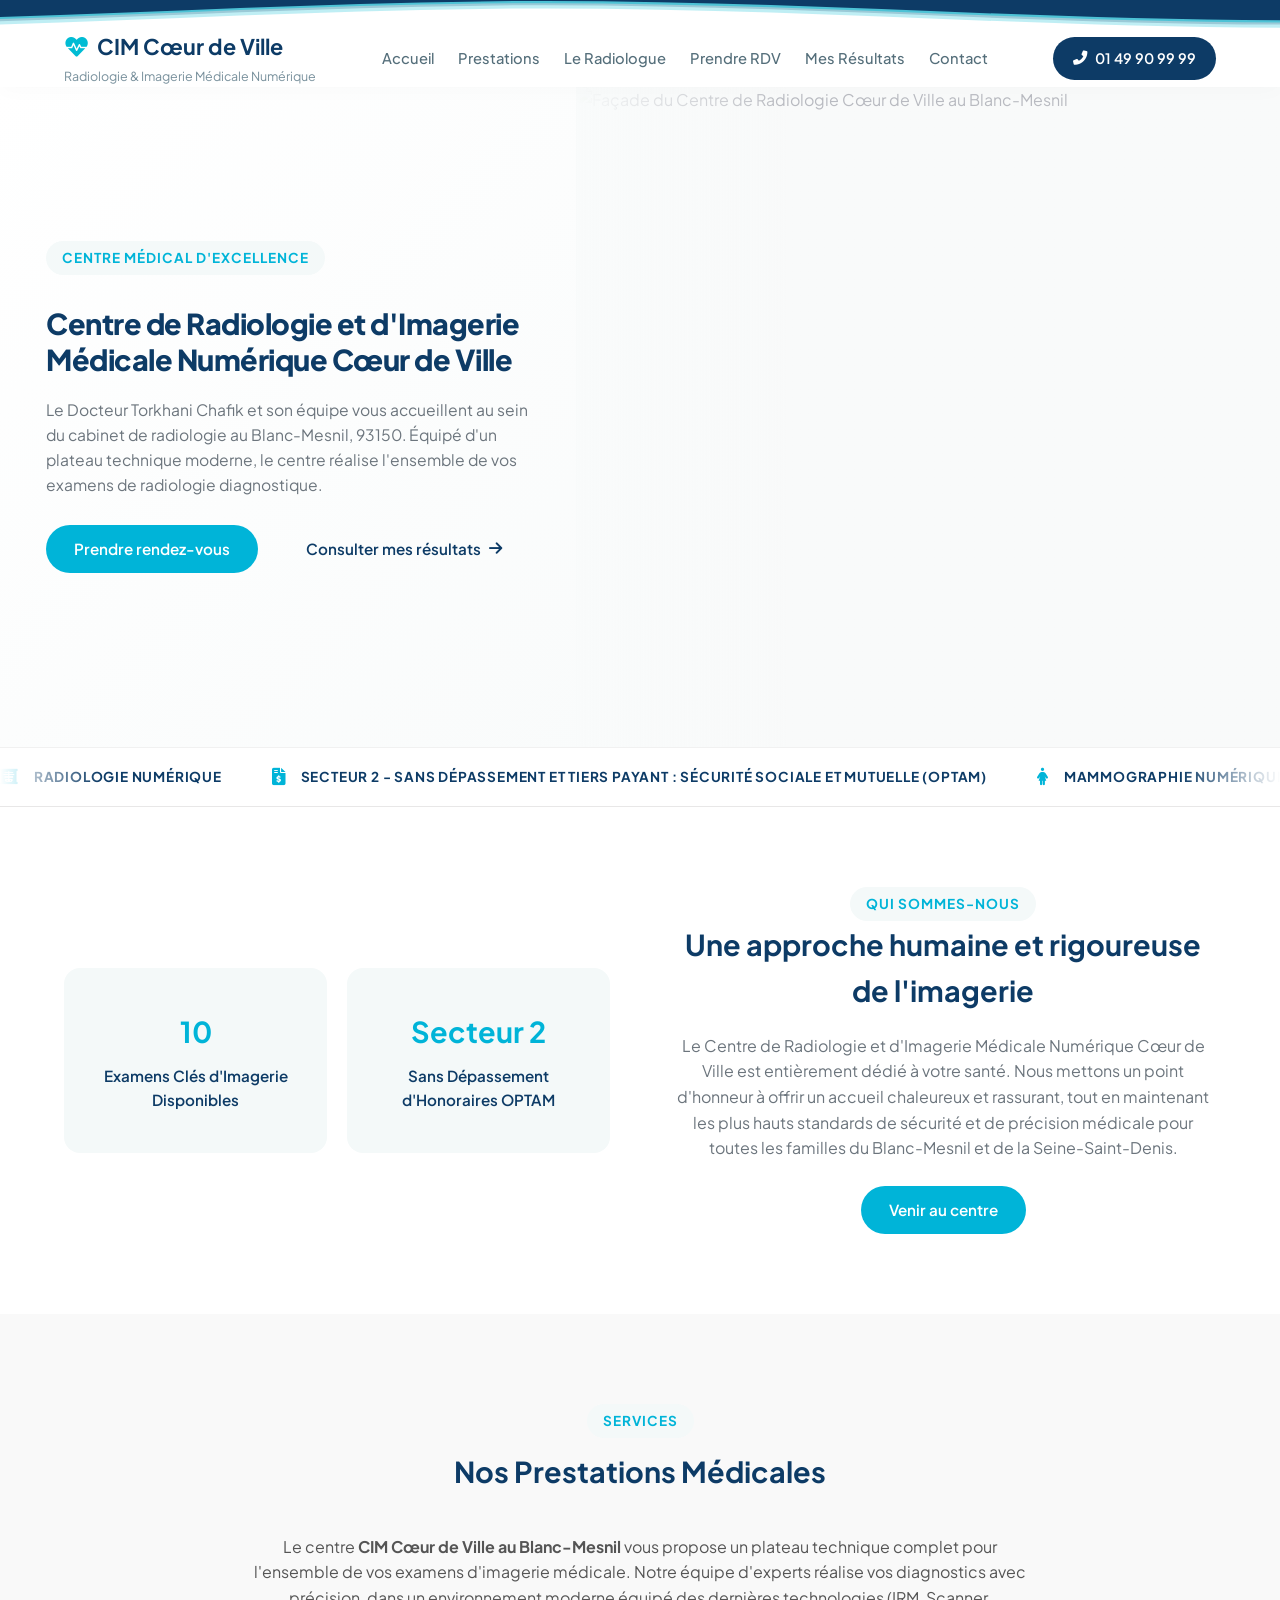
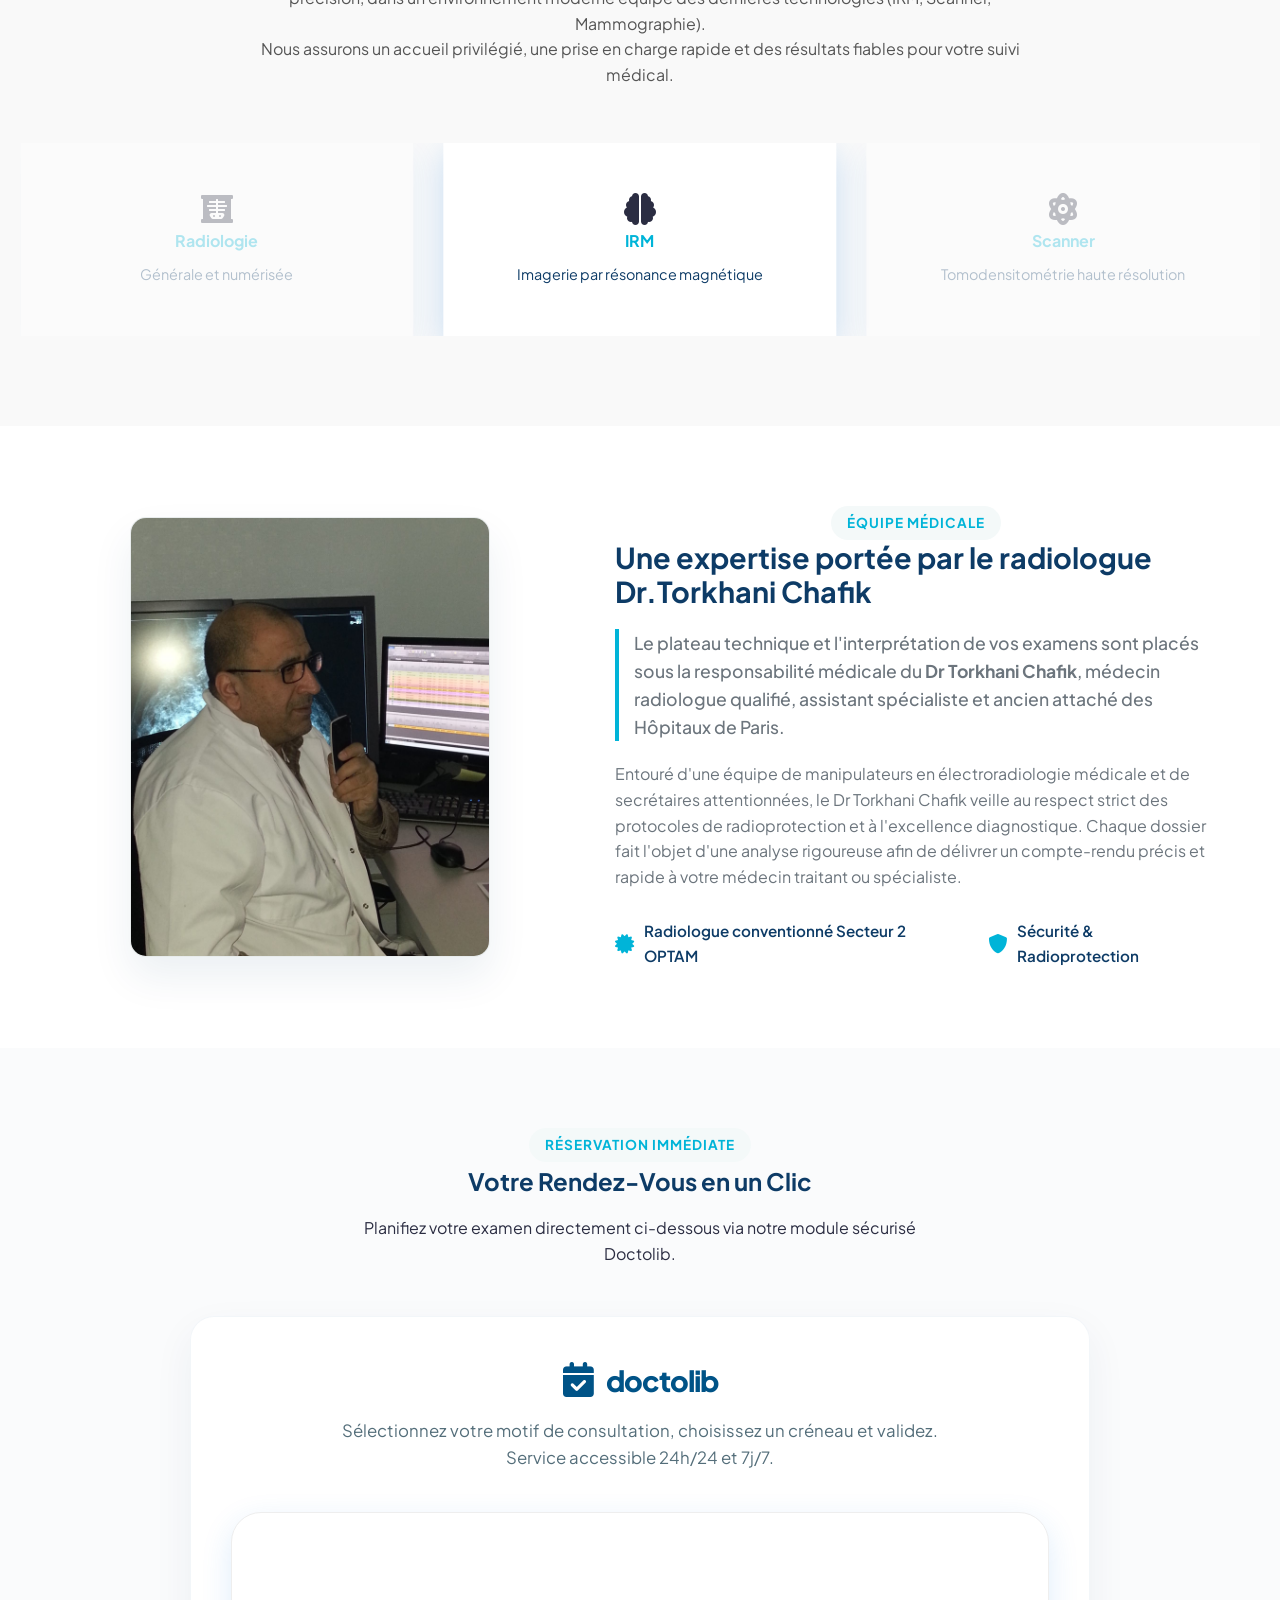
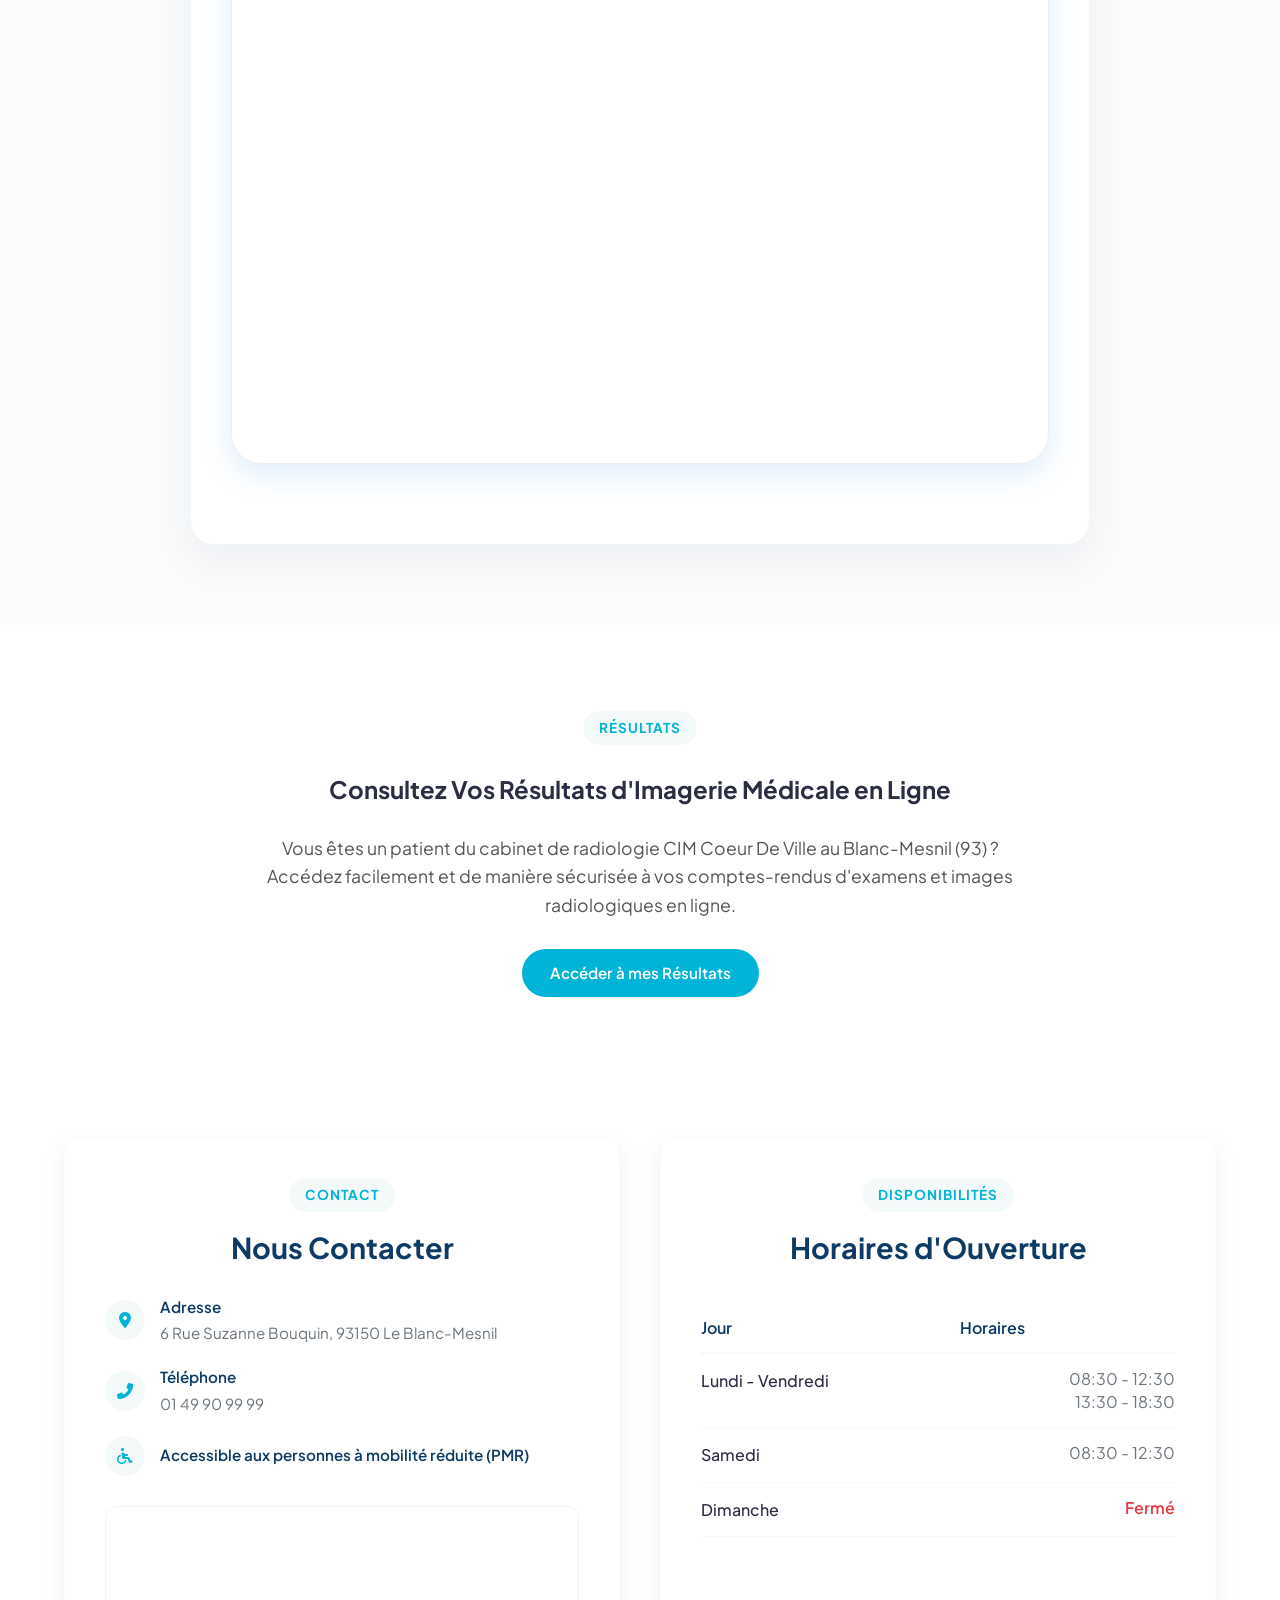
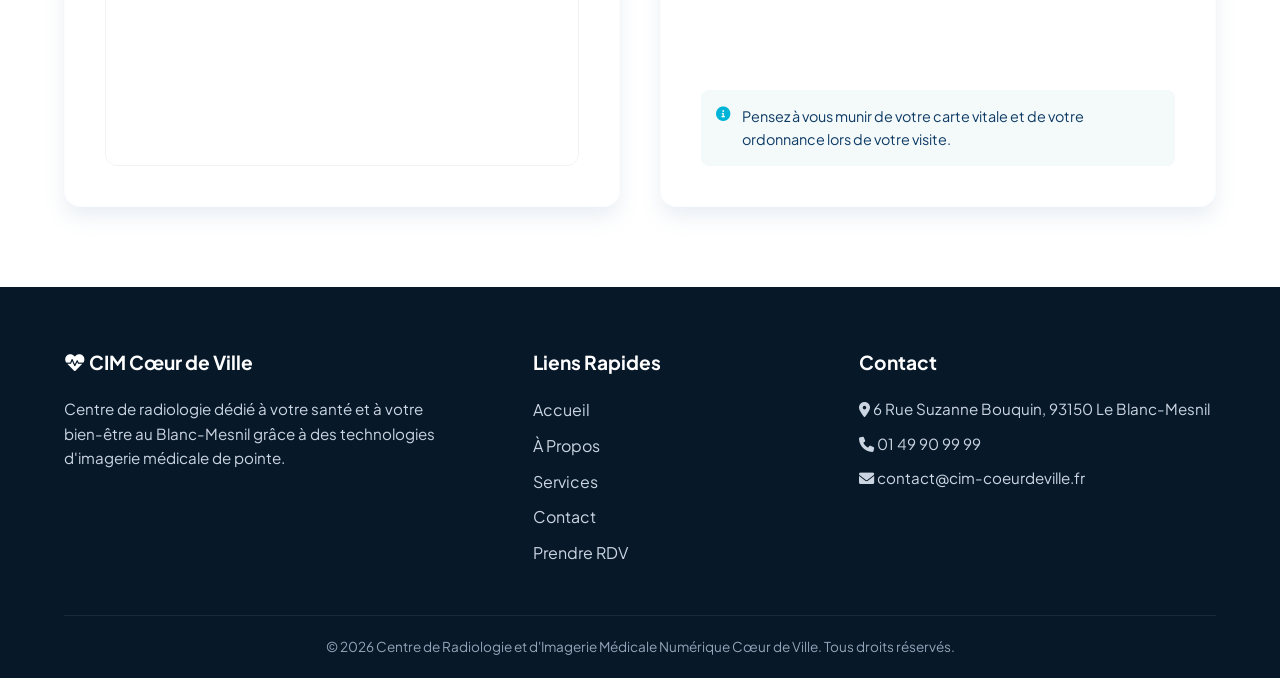
==== commit 2f6e4d8a: "Update index.html" ====
--- a/index.html
+++ b/index.html
@@ -379,10 +379,10 @@
 </section>
 <br>
 <!-- Section Résultats SEO Optimisée -->
-<section id="resultat" style="padding: 60px 20px; background-color: #f7fbfd; text-align: center;">
+<section id="resultat" style="padding: 60px 20px; background-color: #FFFFFF; text-align: center;">
     <div style="max-width: 800px; margin: 0 auto;">
                     <span class="badge" style="display: block; width: fit-content; margin: 0 auto;">Résultats</span> <br>
-            <h2>Consultez Vos Résultats d'Imagerie Médicale en Ligne</h2>
+            <h2>Consultez Vos Résultats d'Imagerie Médicale en Ligne</h2><br>
         <p style="font-size: 1.1em; color: #555; margin-bottom: 30px;">
             Vous êtes un patient du cabinet de radiologie CIM Coeur De Ville au Blanc-Mesnil (93) ? <br> Accédez facilement et de manière sécurisée à vos comptes-rendus d'examens et images radiologiques en ligne.
         </p>
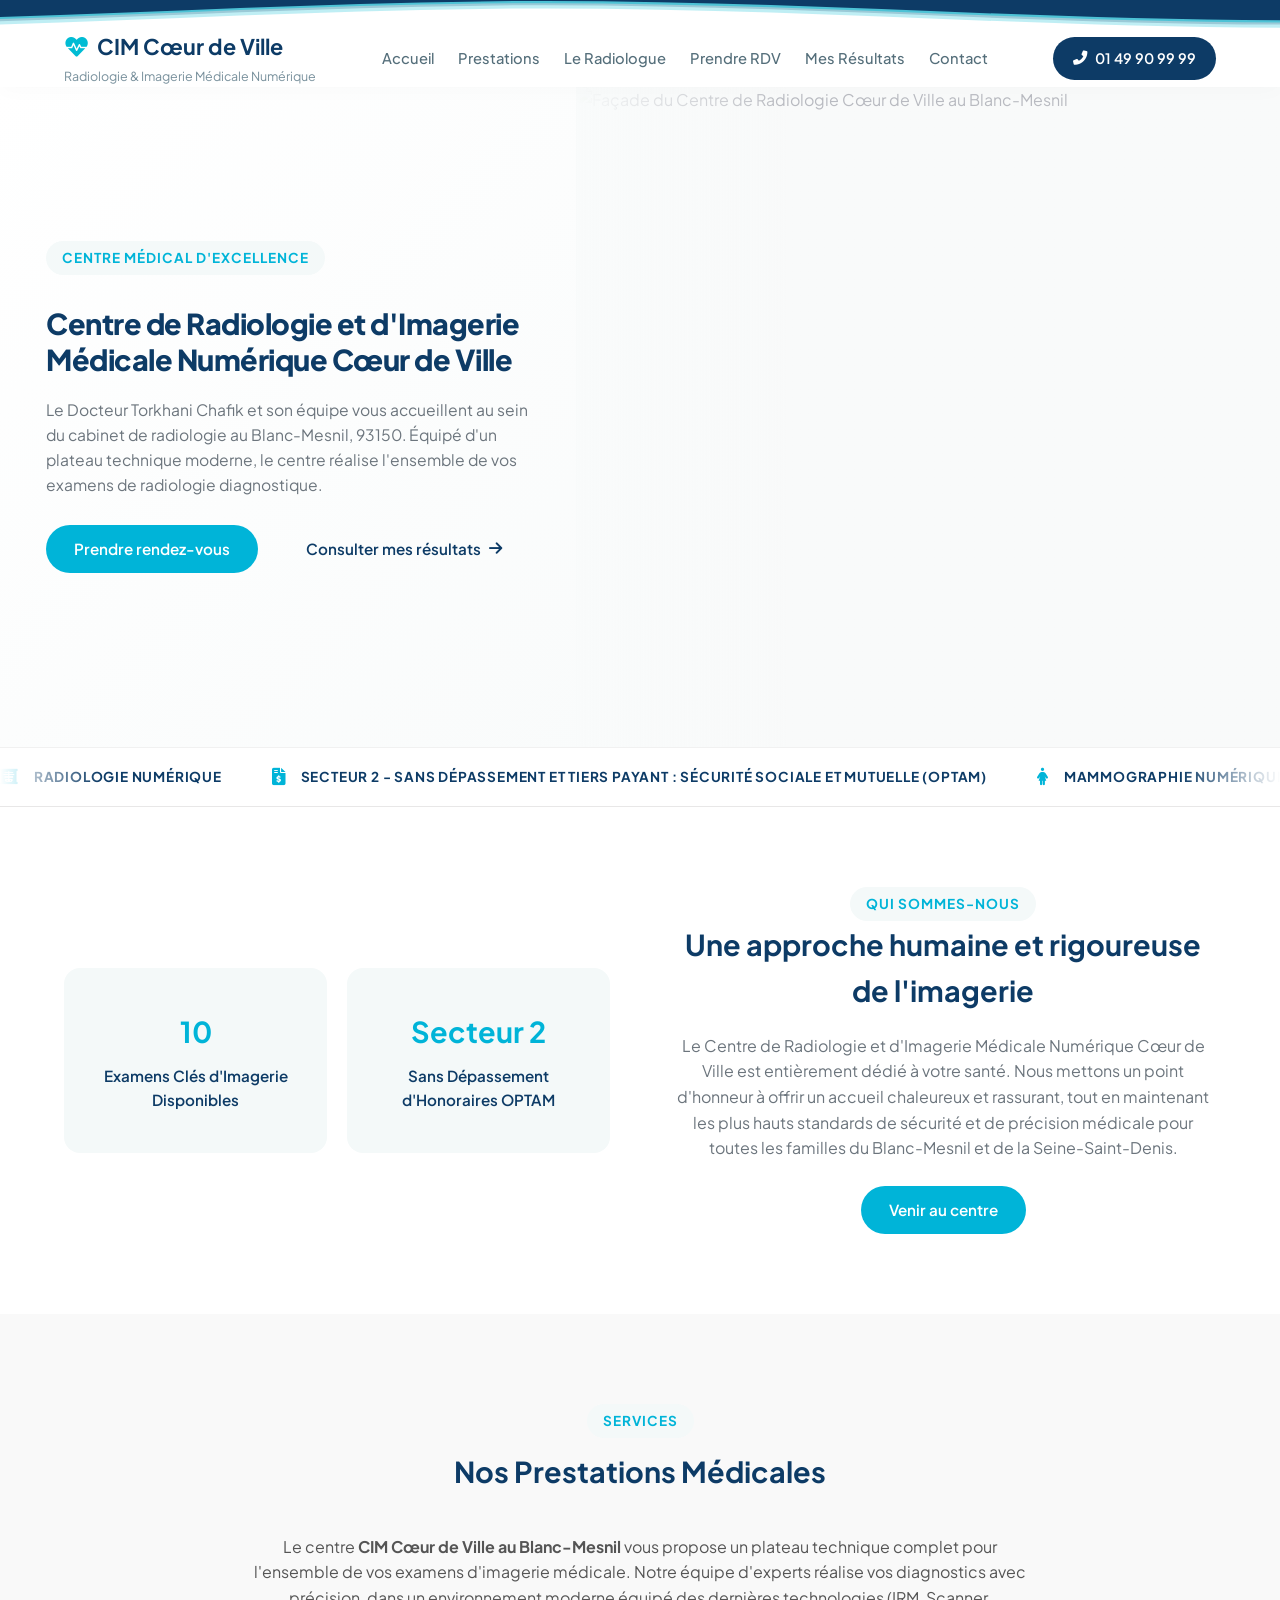
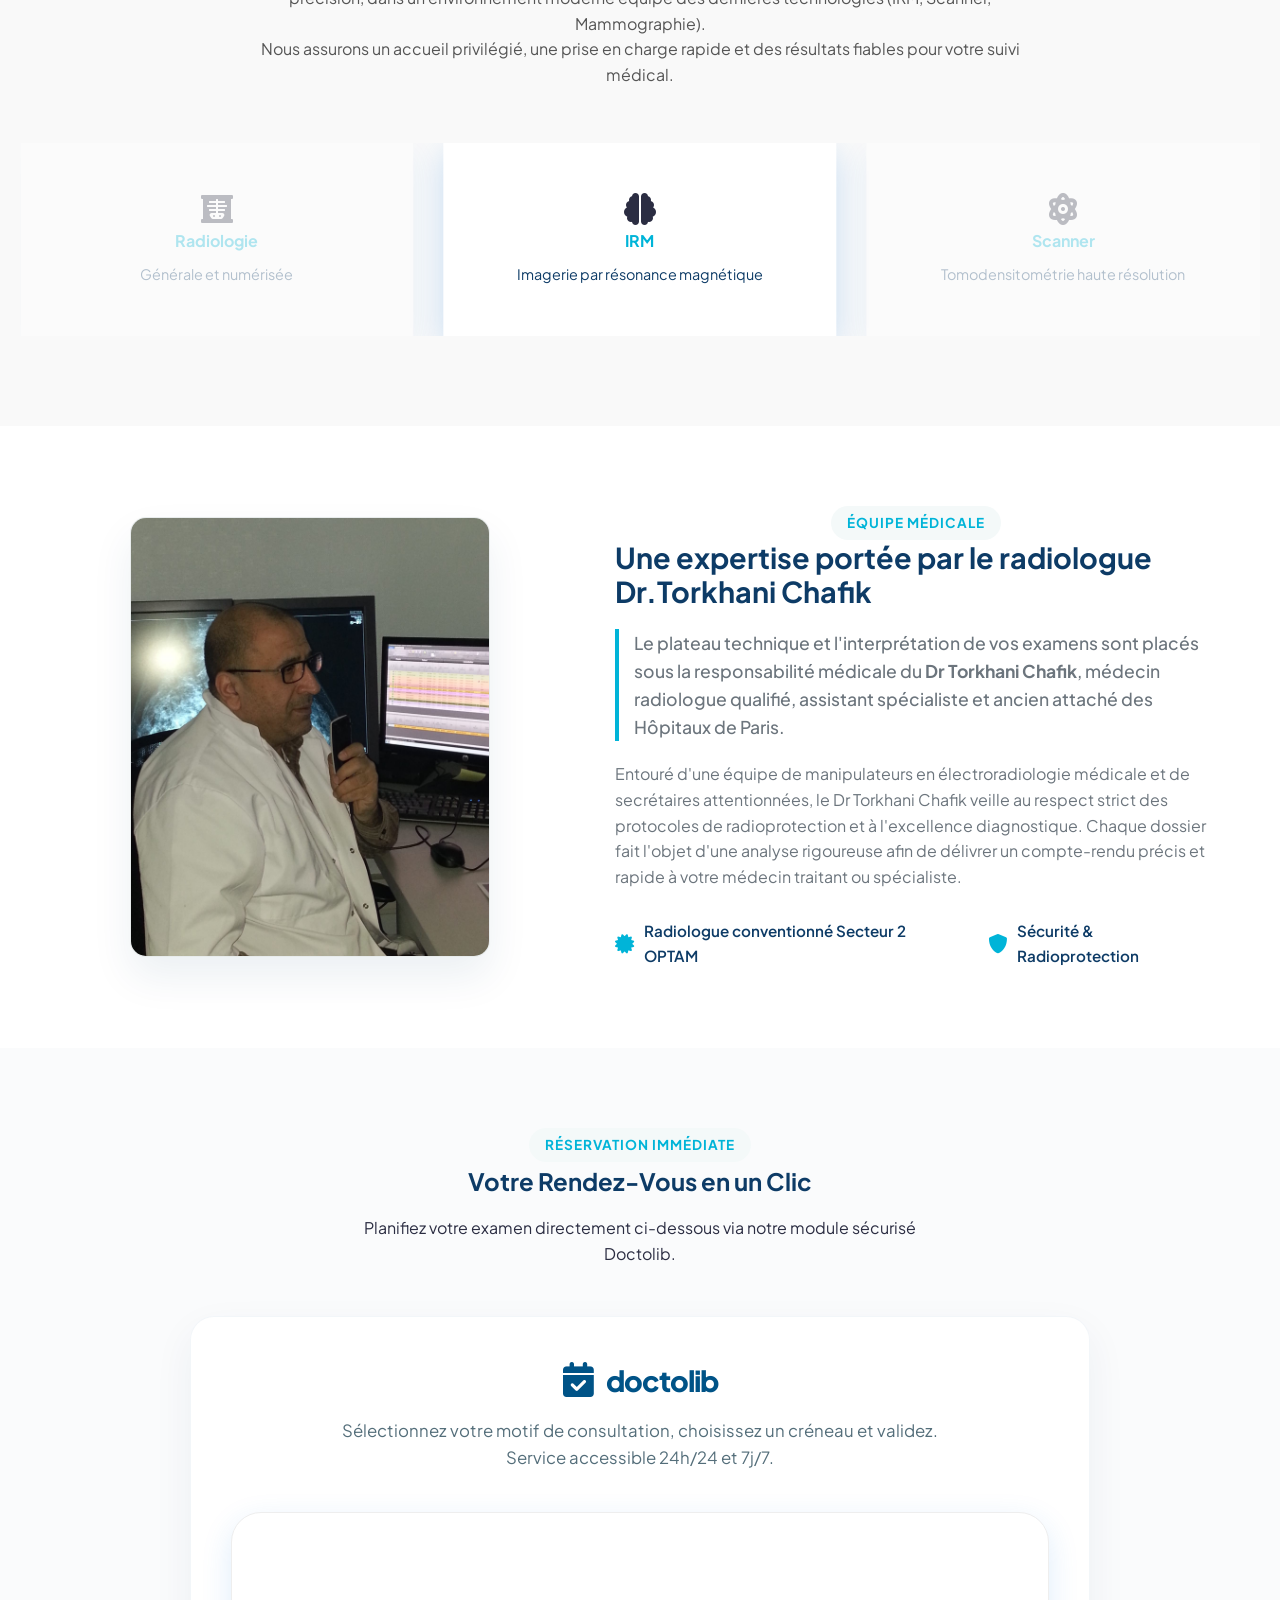
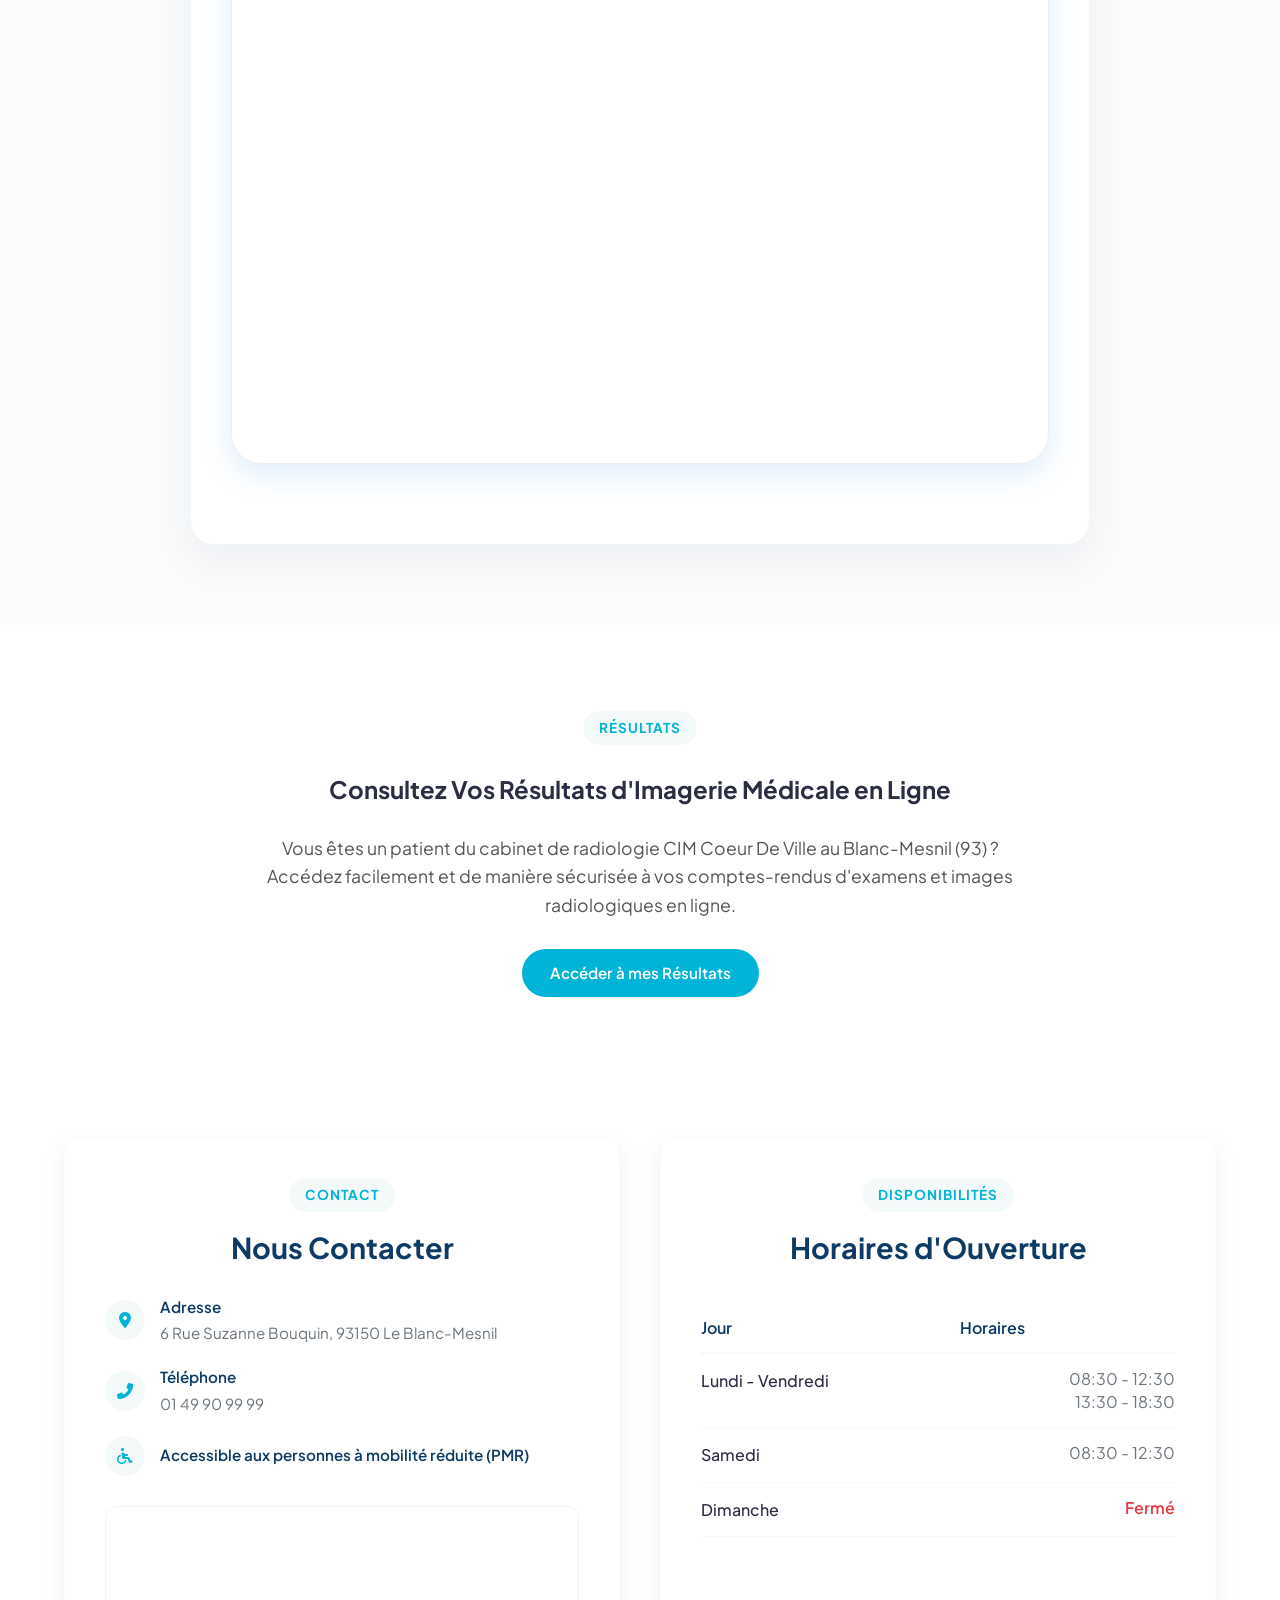
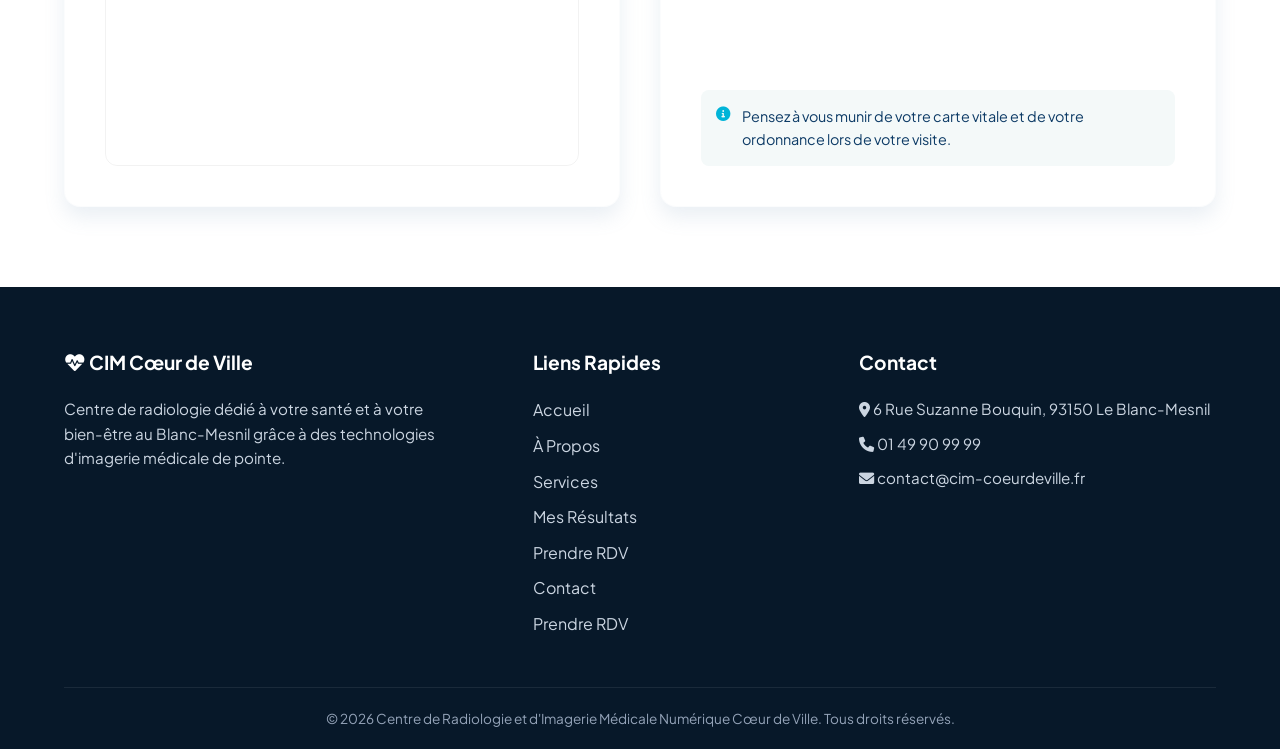
==== commit a3fc7482: "Update index.html" ====
--- a/index.html
+++ b/index.html
@@ -493,6 +493,8 @@
                     <li><a href="#accueil">Accueil</a></li>
                     <li><a href="#propos">À Propos</a></li>
                     <li><a href="#services">Services</a></li>
+                    <li><a href="#resultat">Mes Résultats</a></li>
+                    <li><a href="#doctolib-cta">Prendre RDV</a></li>
                     <li><a href="#contact">Contact</a></li>
                     <li><a href="https://www.doctolib.fr/centre-d-imagerie-medicale/le-blanc-mesnil/cim-coeur-de-ville-le-blanc-mesnil" target="_blank">Prendre RDV</a></li>
                 </ul>
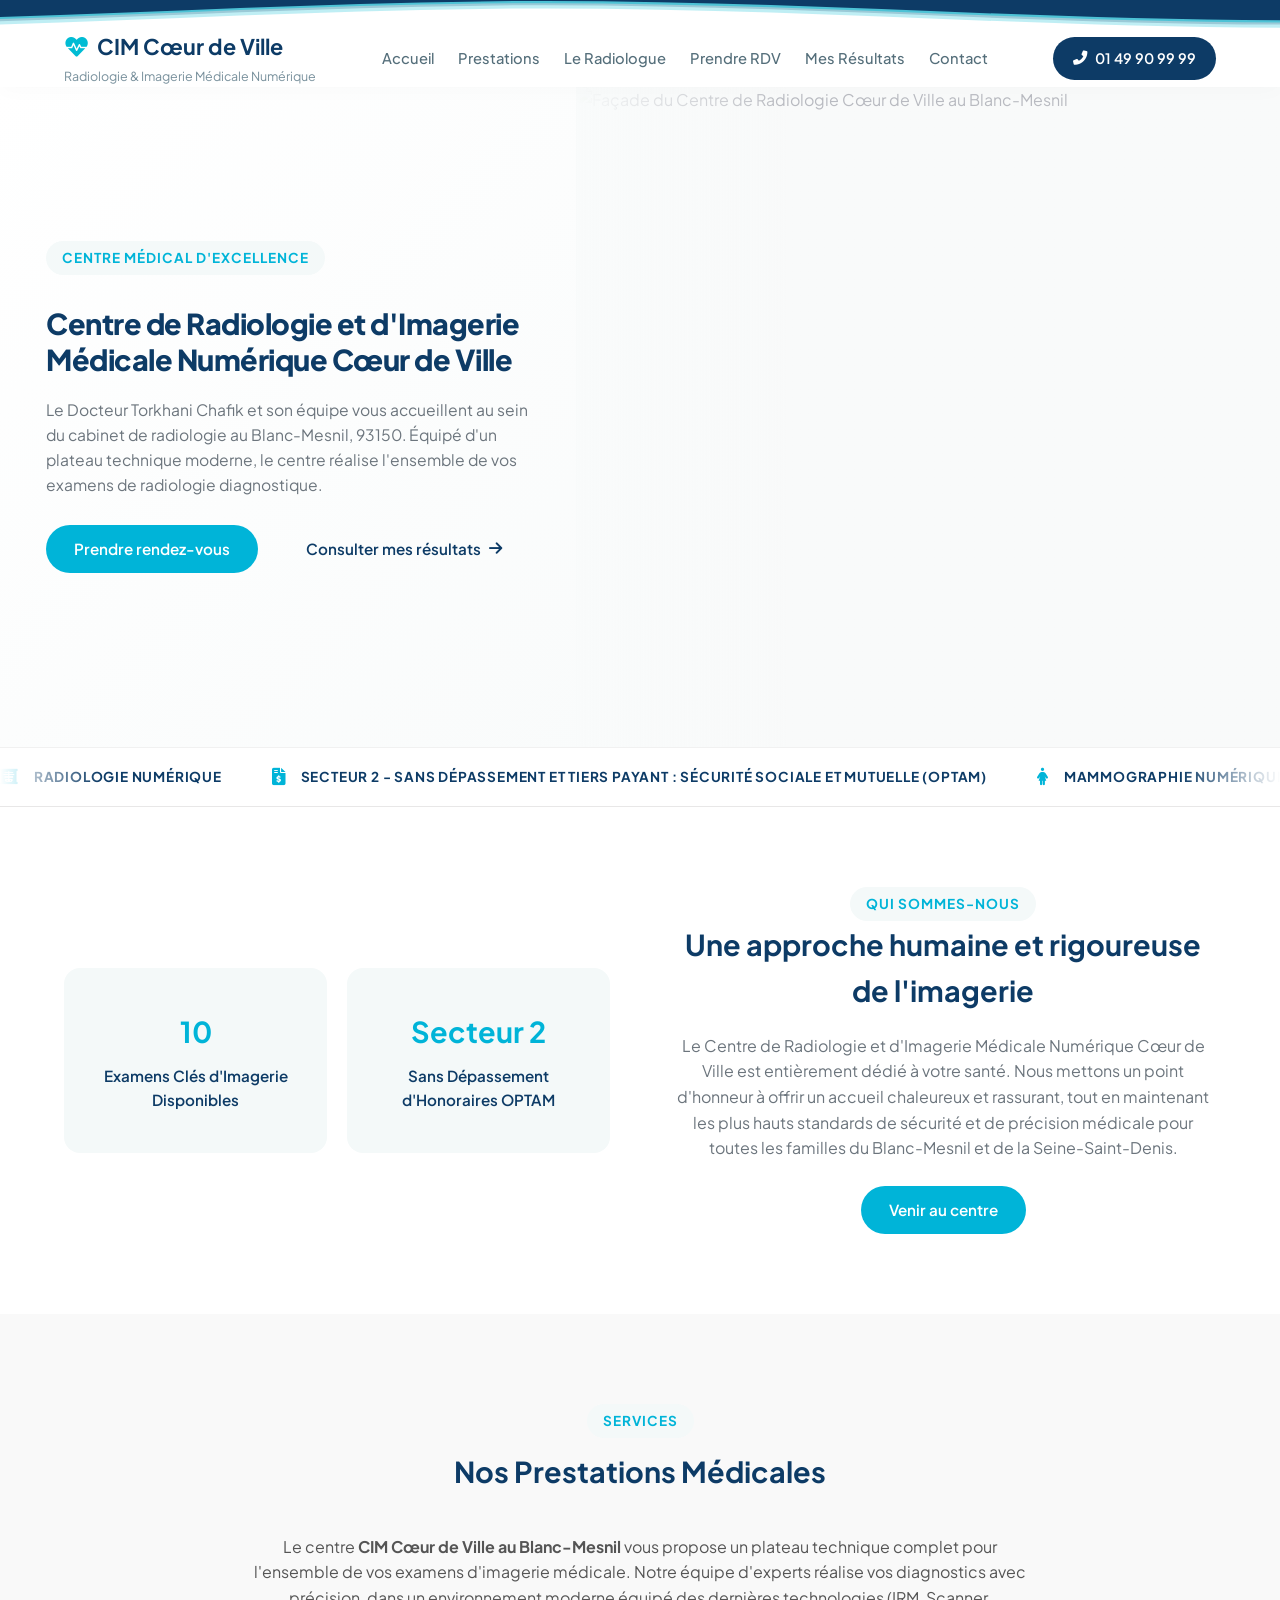
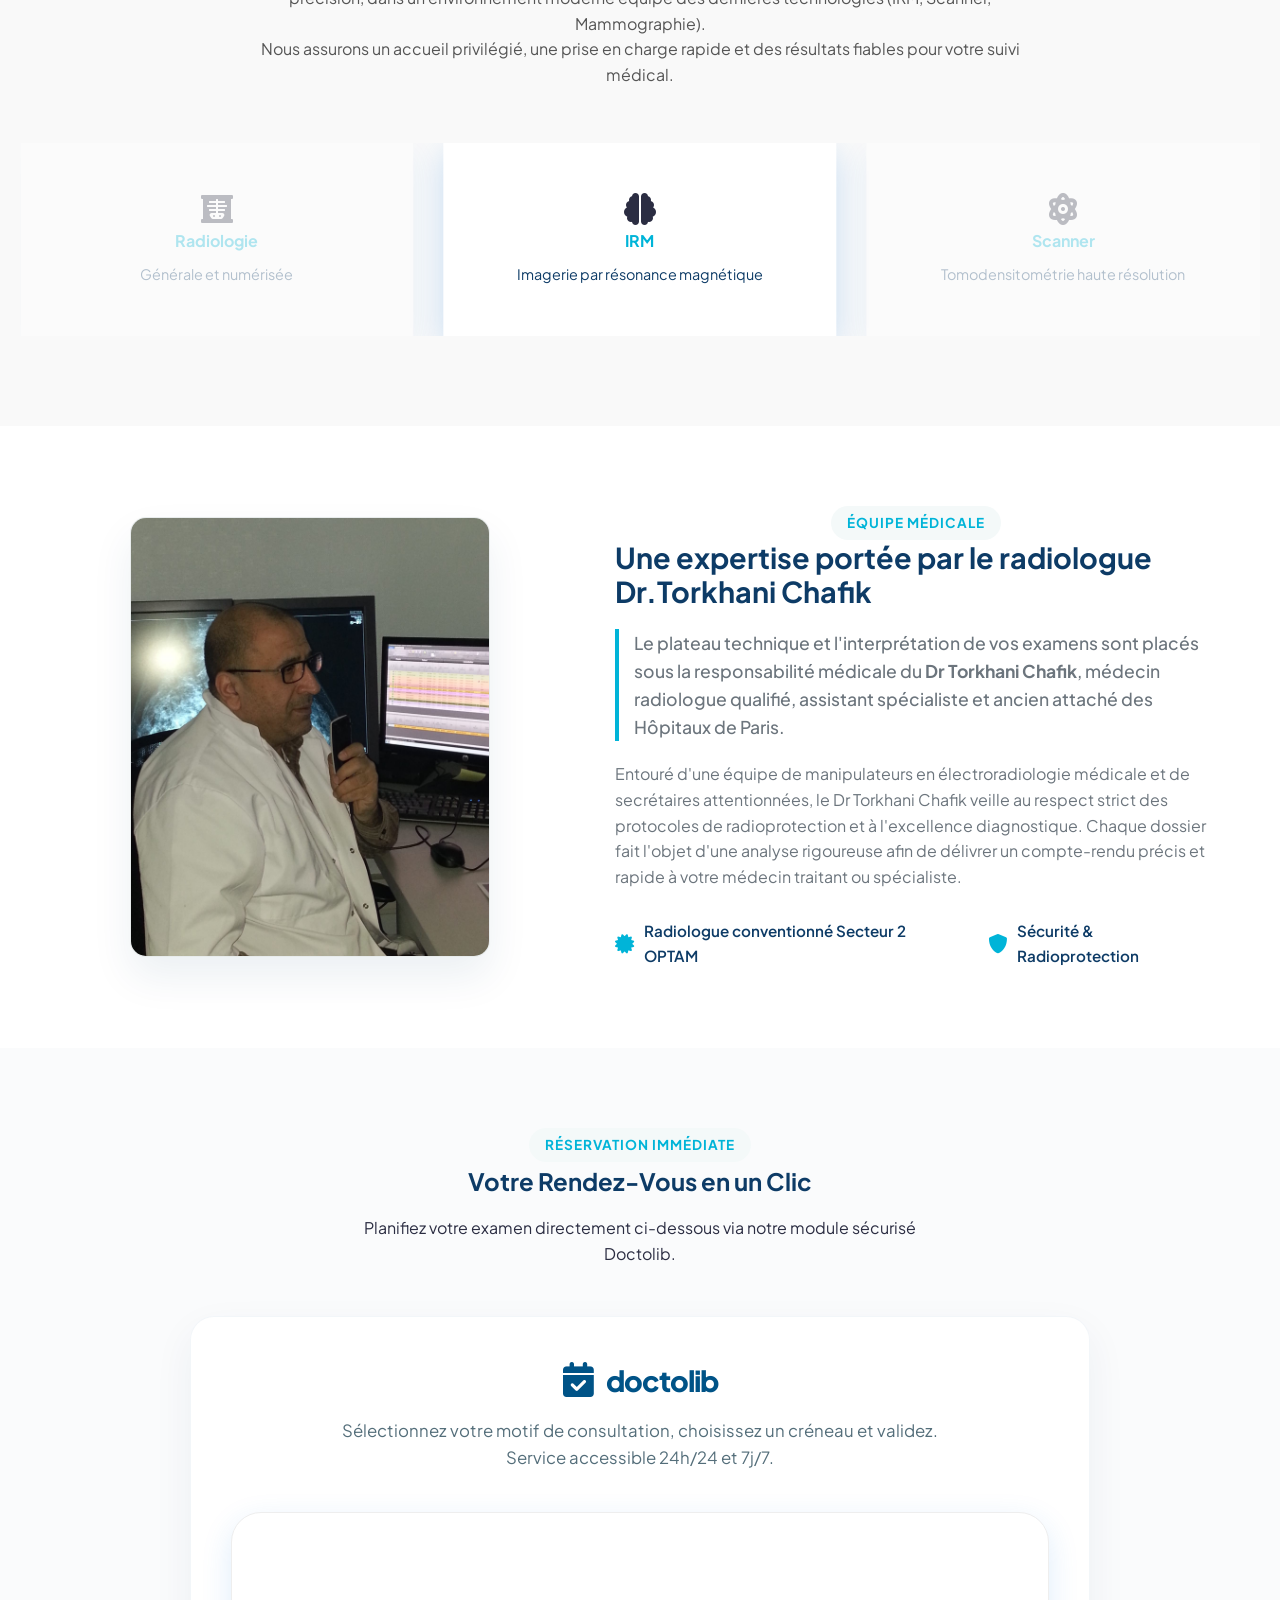
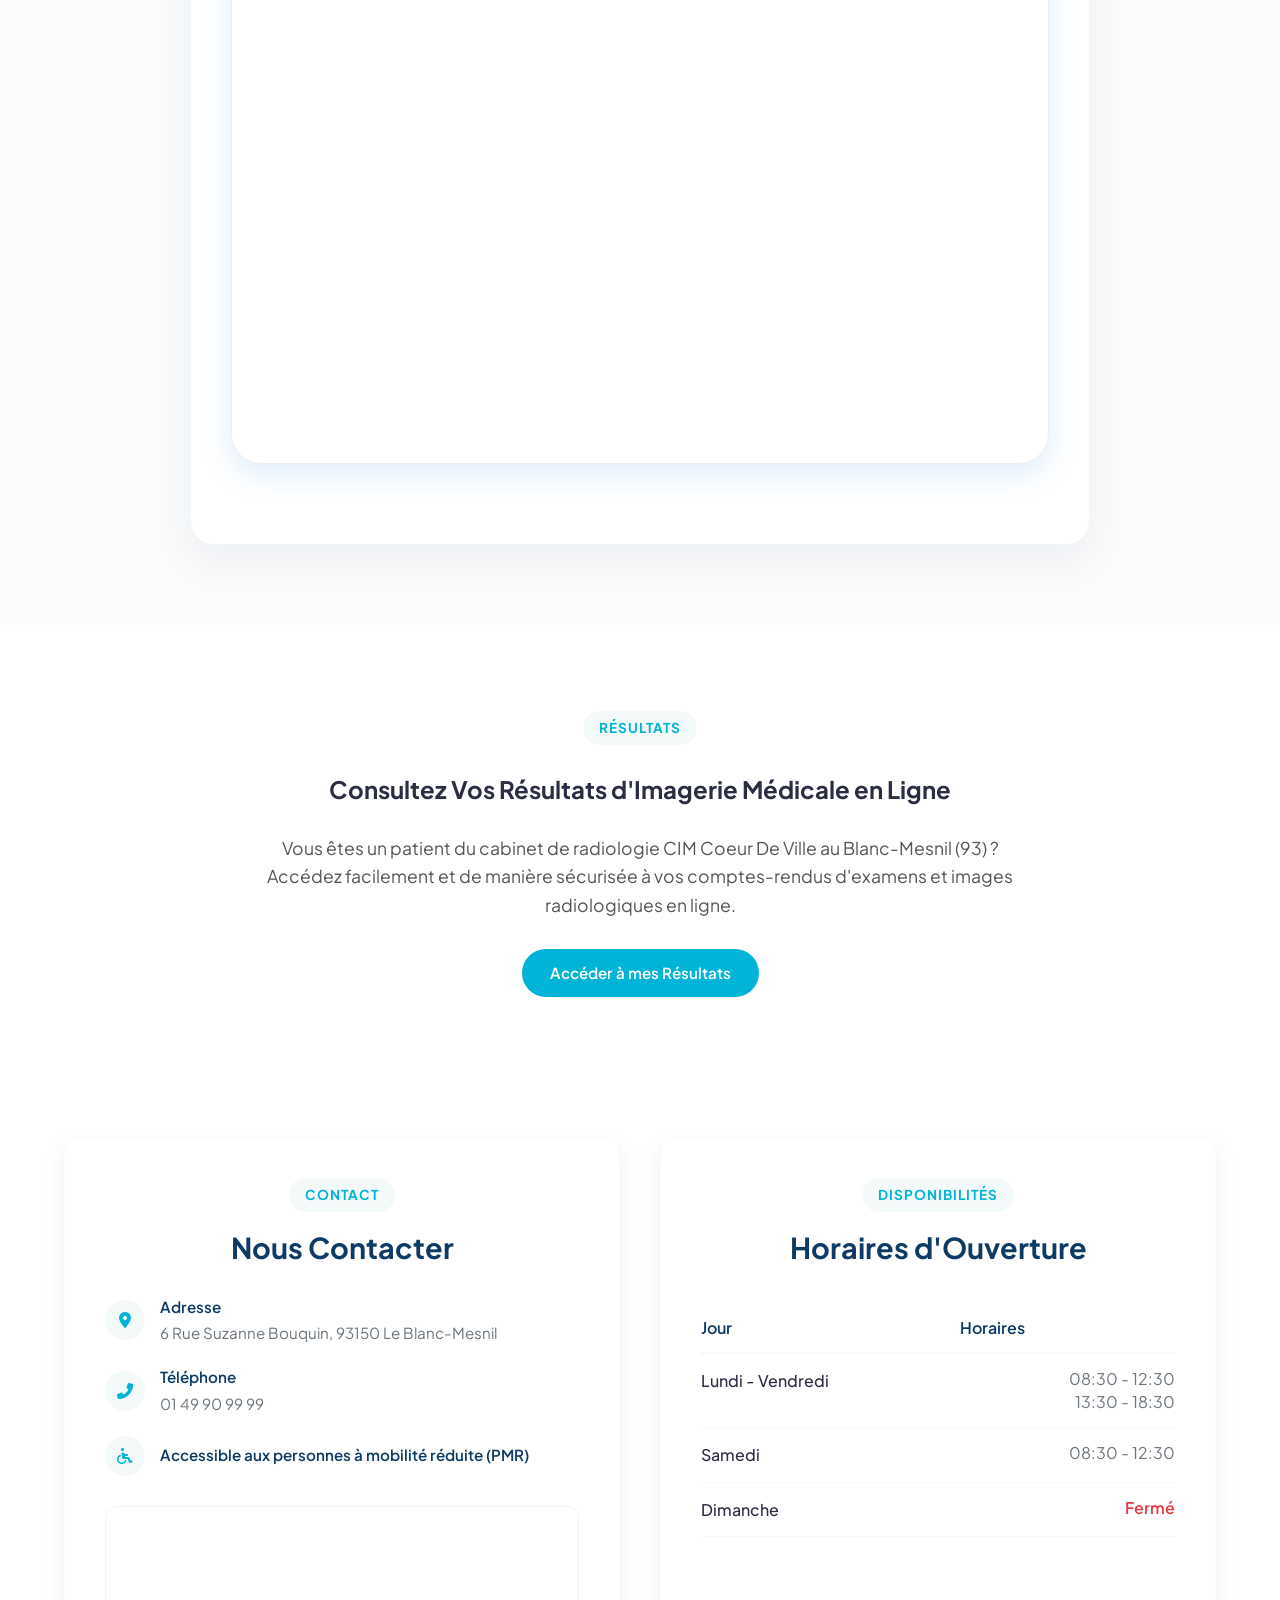
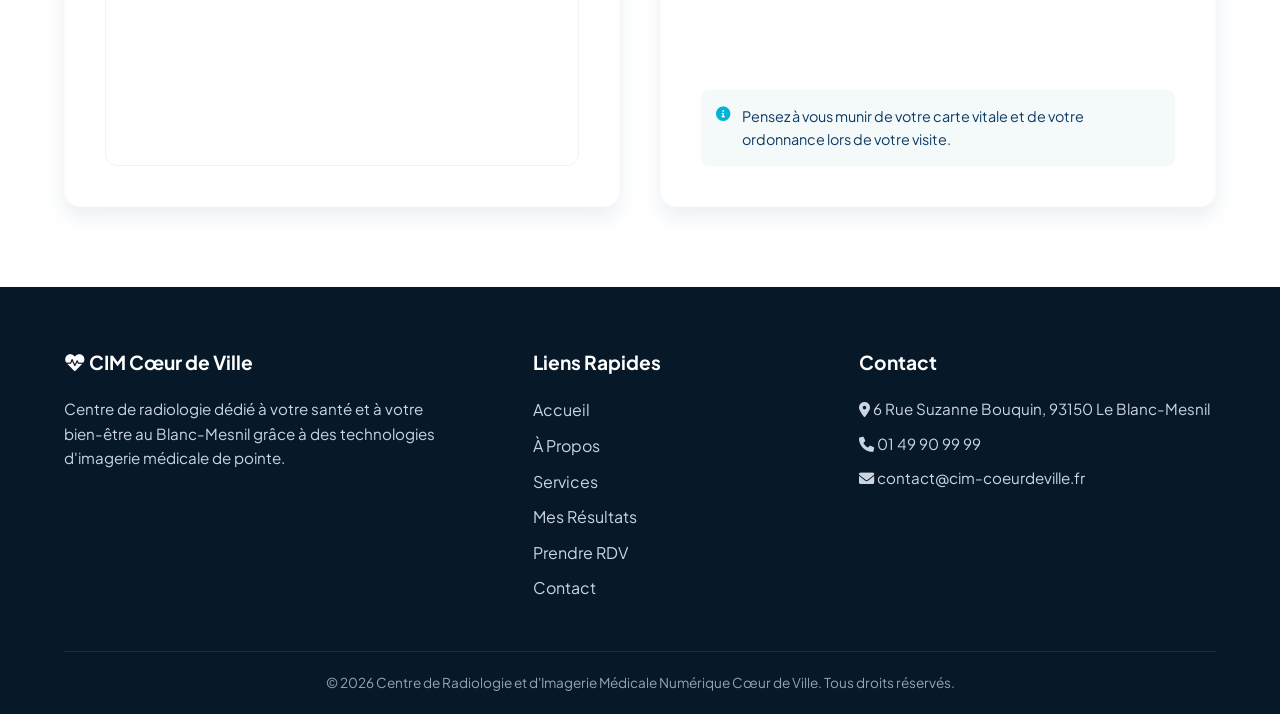
==== commit 4cce9e37: "Update index.html" ====
--- a/index.html
+++ b/index.html
@@ -494,9 +494,8 @@
                     <li><a href="#propos">À Propos</a></li>
                     <li><a href="#services">Services</a></li>
                     <li><a href="#resultat">Mes Résultats</a></li>
-                    <li><a href="#doctolib-cta">Prendre RDV</a></li>
+                    <li><a href="https://www.doctolib.fr/centre-d-imagerie-medicale/le-blanc-mesnil/cim-coeur-de-ville-le-blanc-mesnil" target="_blank">Prendre RDV</a></li>
                     <li><a href="#contact">Contact</a></li>
-                    <li><a href="https://www.doctolib.fr/centre-d-imagerie-medicale/le-blanc-mesnil/cim-coeur-de-ville-le-blanc-mesnil" target="_blank">Prendre RDV</a></li>
                 </ul>
             </div>
             <div class="footer-section contact-meta">
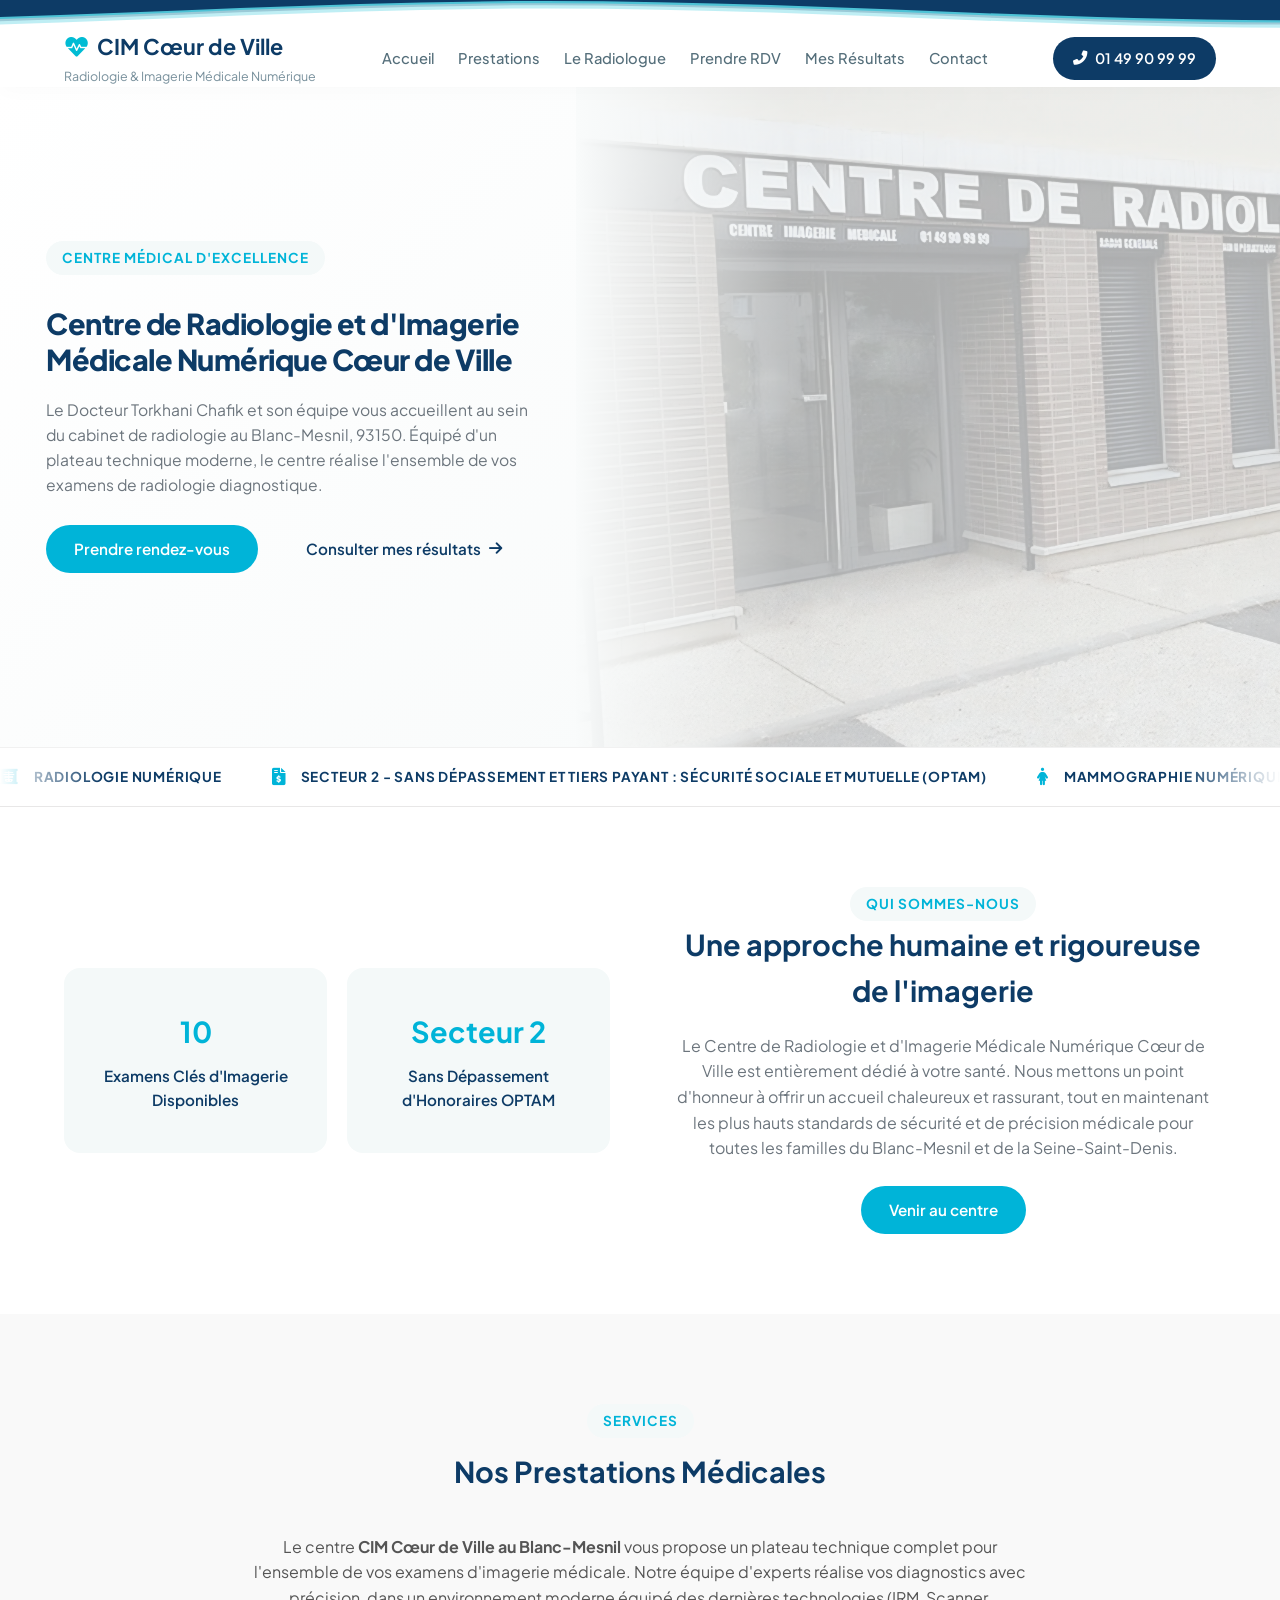
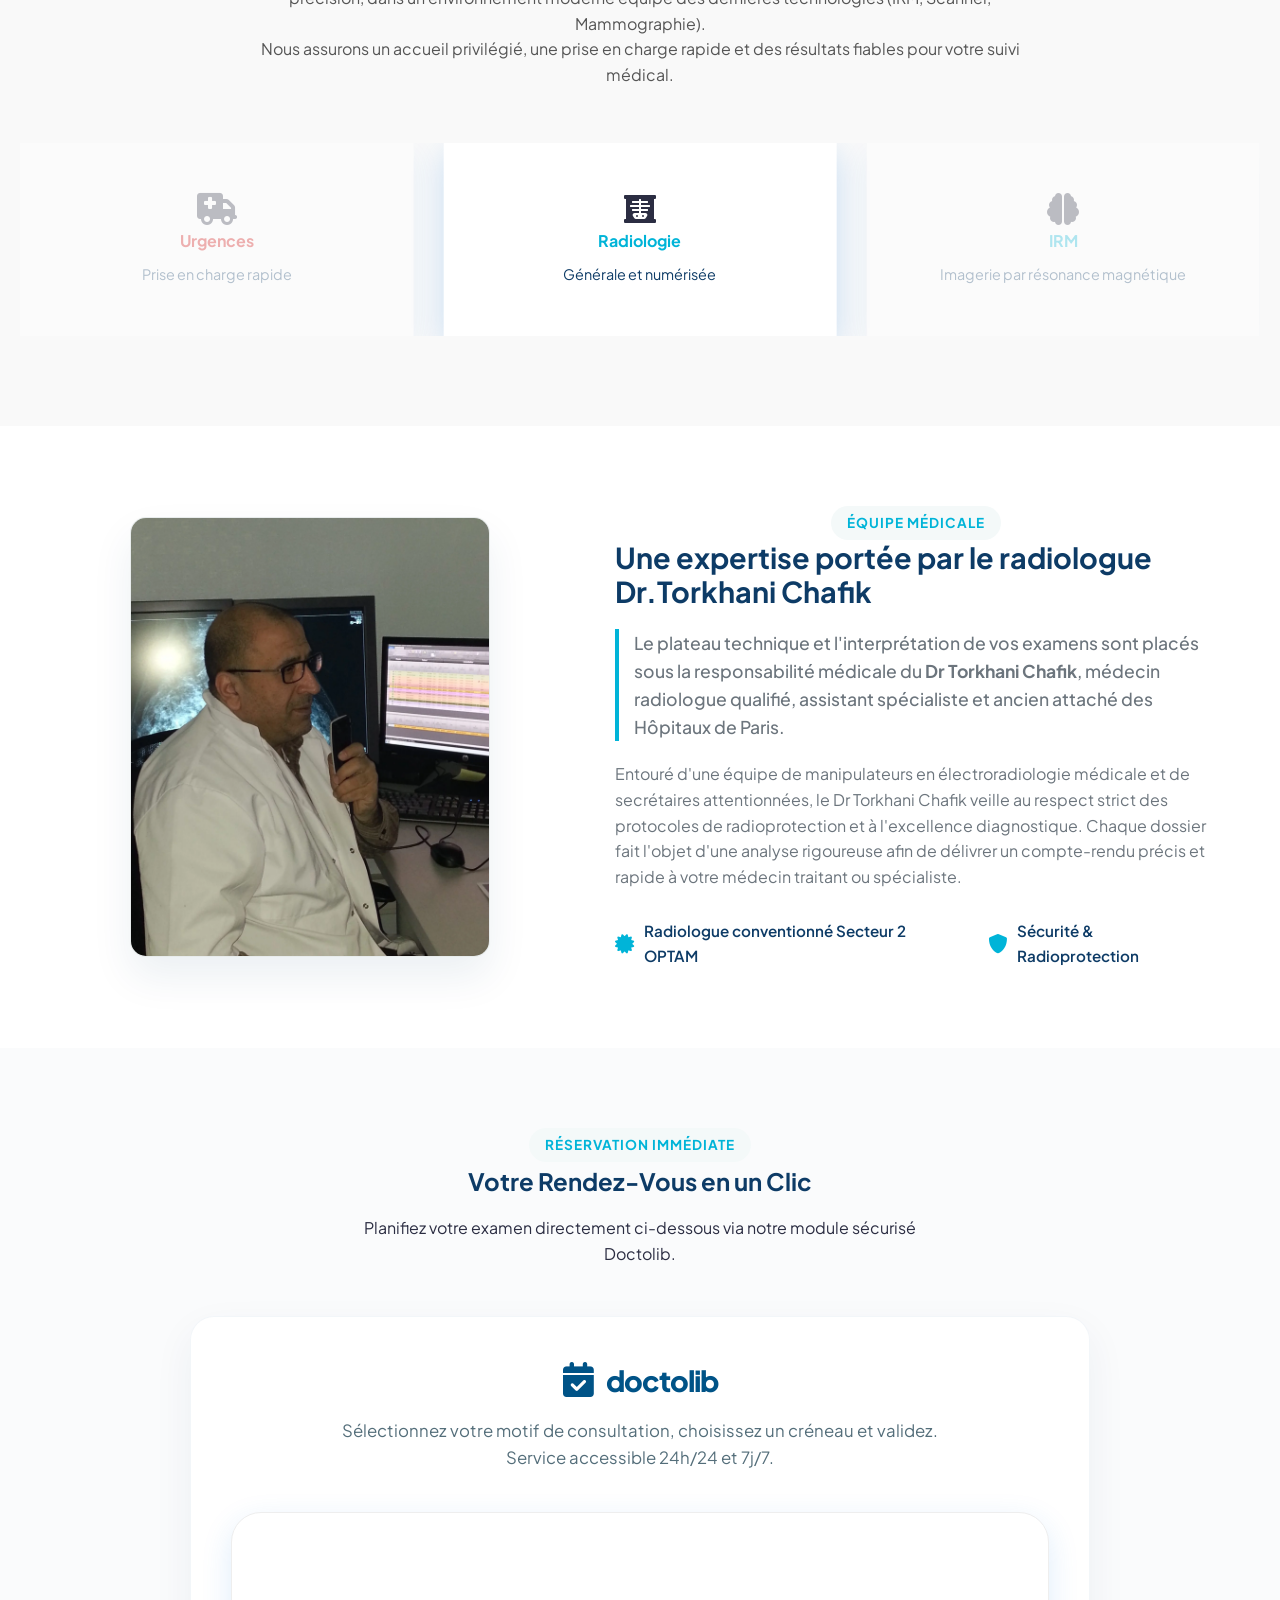
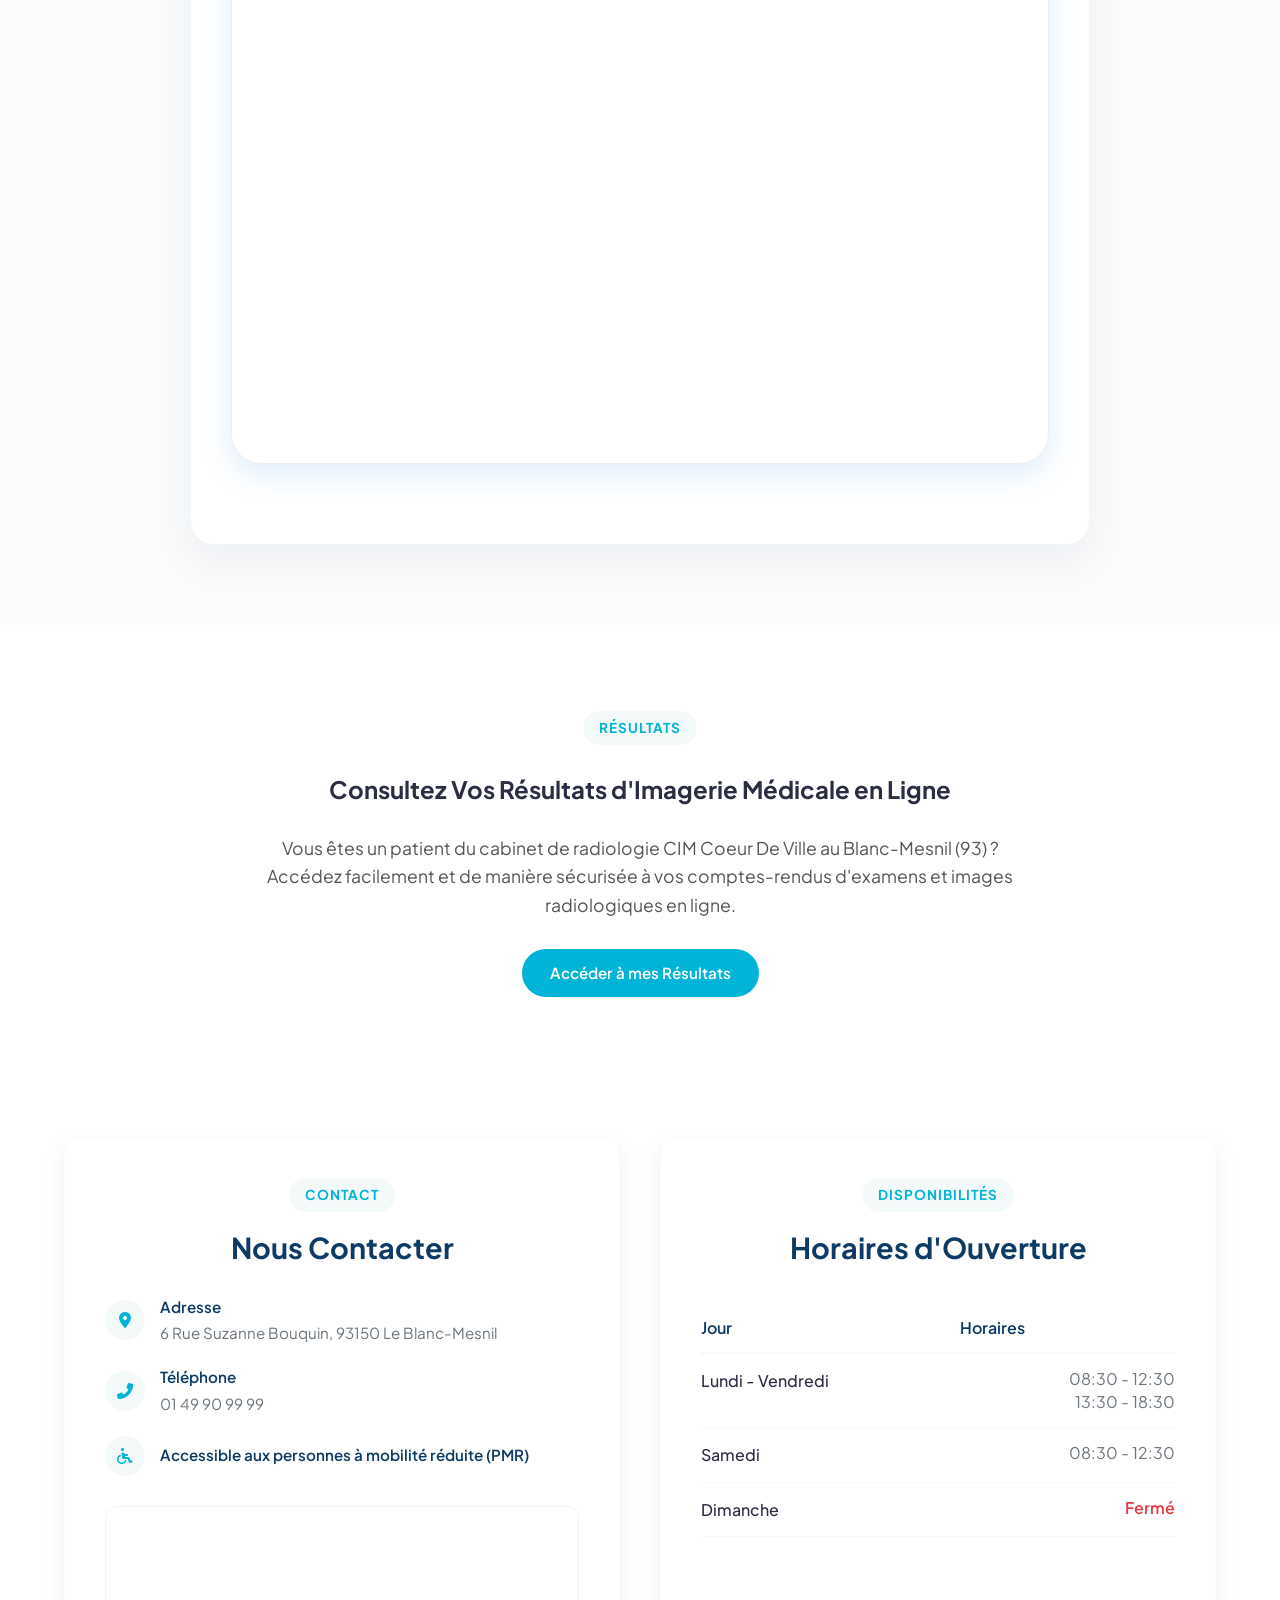
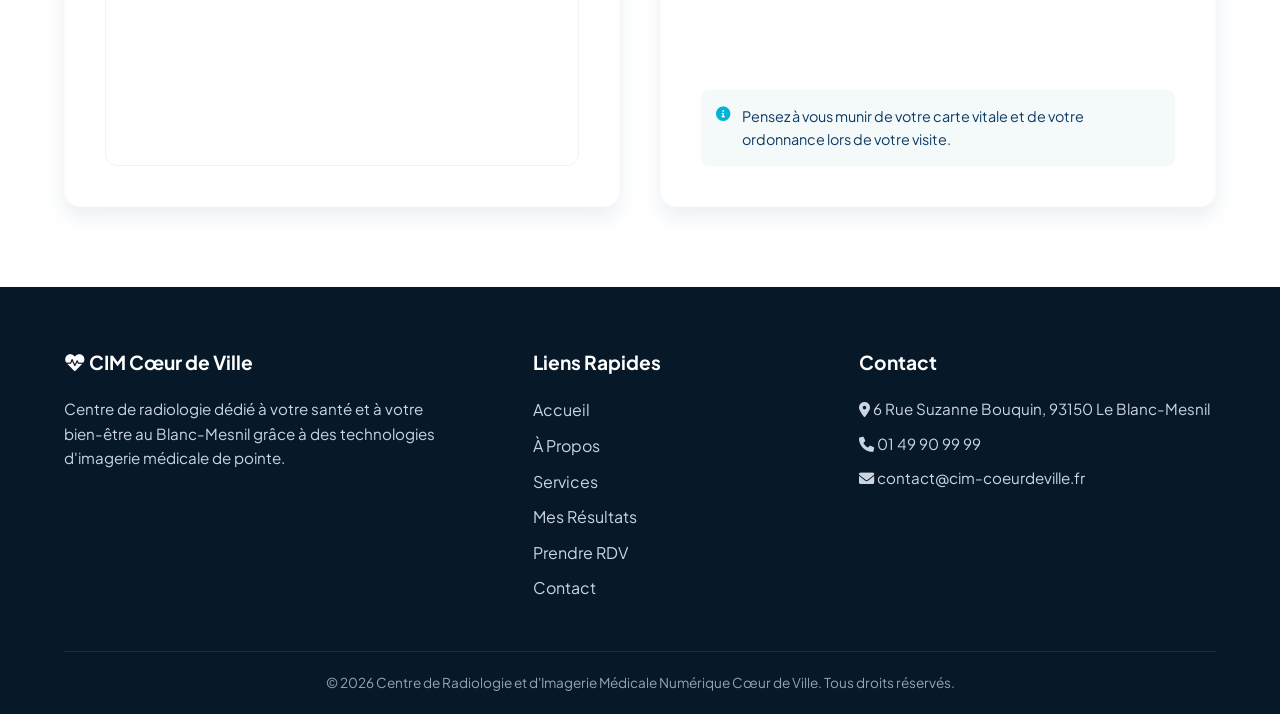
==== commit 5dfa2a5b: "Update index.html" ====
--- a/index.html
+++ b/index.html
@@ -24,7 +24,7 @@
     <meta property="og:description" content="Centre de radiologie moderne au Blanc-Mesnil. Conventionné Secteur 2. Échographie, Mammographie, Radiologie, Dentaire.">
     <meta property="og:url" content="https://www.radiologie93.fr">
     <meta property="og:site_name" content="CIM Cœur de Ville">
-    <meta property="og:image" content="https://www.radiologie93.fr/heropic.jpg">
+    <meta property="og:image" content="https://www.radiologie93.fr/heropic.webp">
 
     <!-- Twitter Cards -->
     <meta name="twitter:card" content="summary_large_image">
@@ -47,7 +47,7 @@
       "@type": "MedicalBusiness",
       "name": "Centre de Radiologie et d'Imagerie Médicale Numérique Cœur de Ville",
       "alternateName": "CIM Cœur de Ville",
-      "image": "https://www.radiologie93.fr/heropic.jpg",
+      "image": "https://www.radiologie93.fr/heropic.webp",
       "logo": "https://www.radiologie93.fr/logo.png",
       "url": "https://www.radiologie93.fr",
       "telephone": "+33149909999",
@@ -179,7 +179,7 @@
             
             <!-- CÔTÉ DROIT : Ta photo plein écran sur le côté -->
             <div class="panel-image-side">
-                <img src="heropic.jpg" alt="Façade du Centre de Radiologie Cœur de Ville au Blanc-Mesnil">
+                <img src="heropic.webp" alt="Façade du Centre de Radiologie Cœur de Ville au Blanc-Mesnil">
                 <div class="panel-gradient-overlay"></div>
             </div>
 
@@ -317,7 +317,7 @@
         <div class="container grid-team">
             <div class="team-image-placeholder">
                 <div class="doctor-badge-box">
-                    <img src="pic3dr.jpg" alt="Dr Torkhani Chafik - Médecin Radiologue au Blanc-Mesnil" class="doctor-img">
+                    <img src="pic3dr.webp" alt="Dr Torkhani Chafik - Médecin Radiologue au Blanc-Mesnil" class="doctor-img">
                 </div>
             </div>
             <div class="team-text">
@@ -386,7 +386,7 @@
         <p style="font-size: 1.1em; color: #555; margin-bottom: 30px;">
             Vous êtes un patient du cabinet de radiologie CIM Coeur De Ville au Blanc-Mesnil (93) ? <br> Accédez facilement et de manière sécurisée à vos comptes-rendus d'examens et images radiologiques en ligne.
         </p>
-        <a href="https://pacs.radiologie93.com/" 
+        <a href="https://pacs.radiologie93.fr/" 
            target="_blank" 
            rel="noopener noreferrer"
            title="Accéder au serveur de résultats PACS - Cabinet de Radiologie Le Blanc-Mesnil"
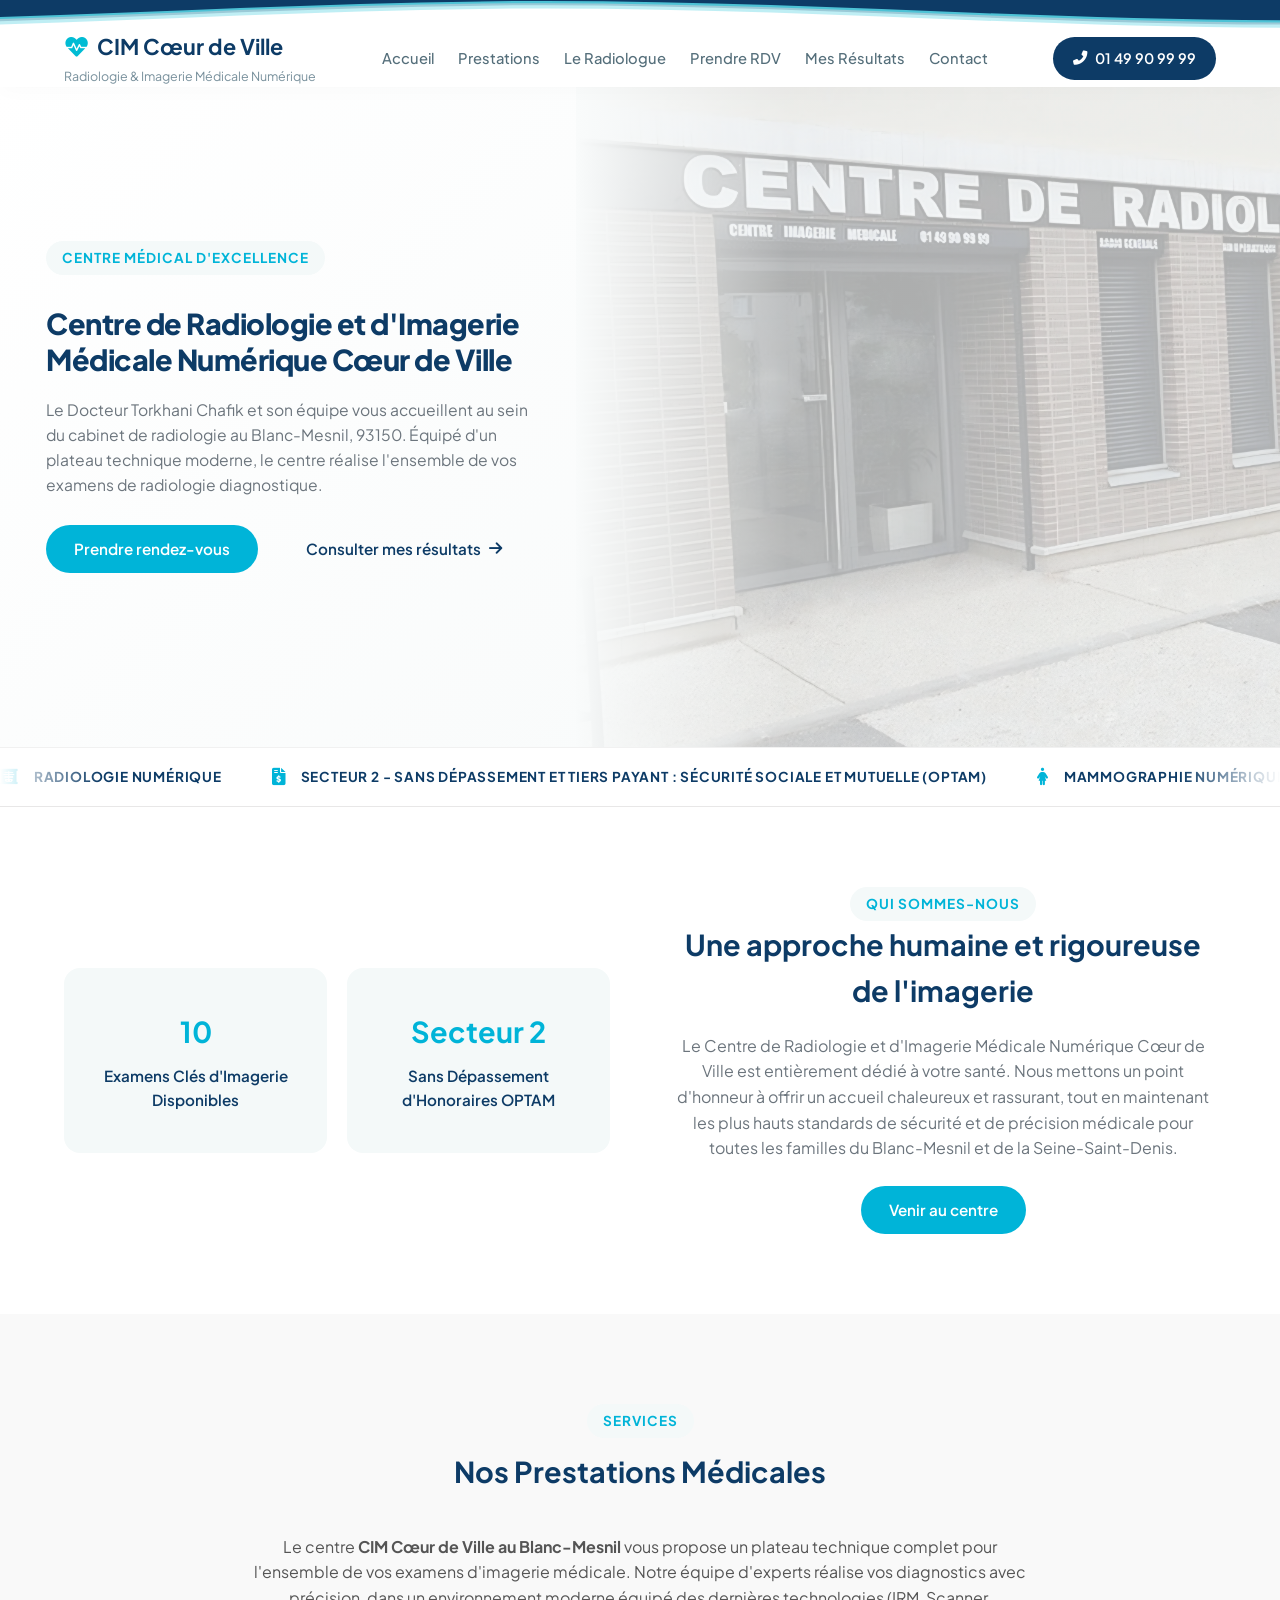
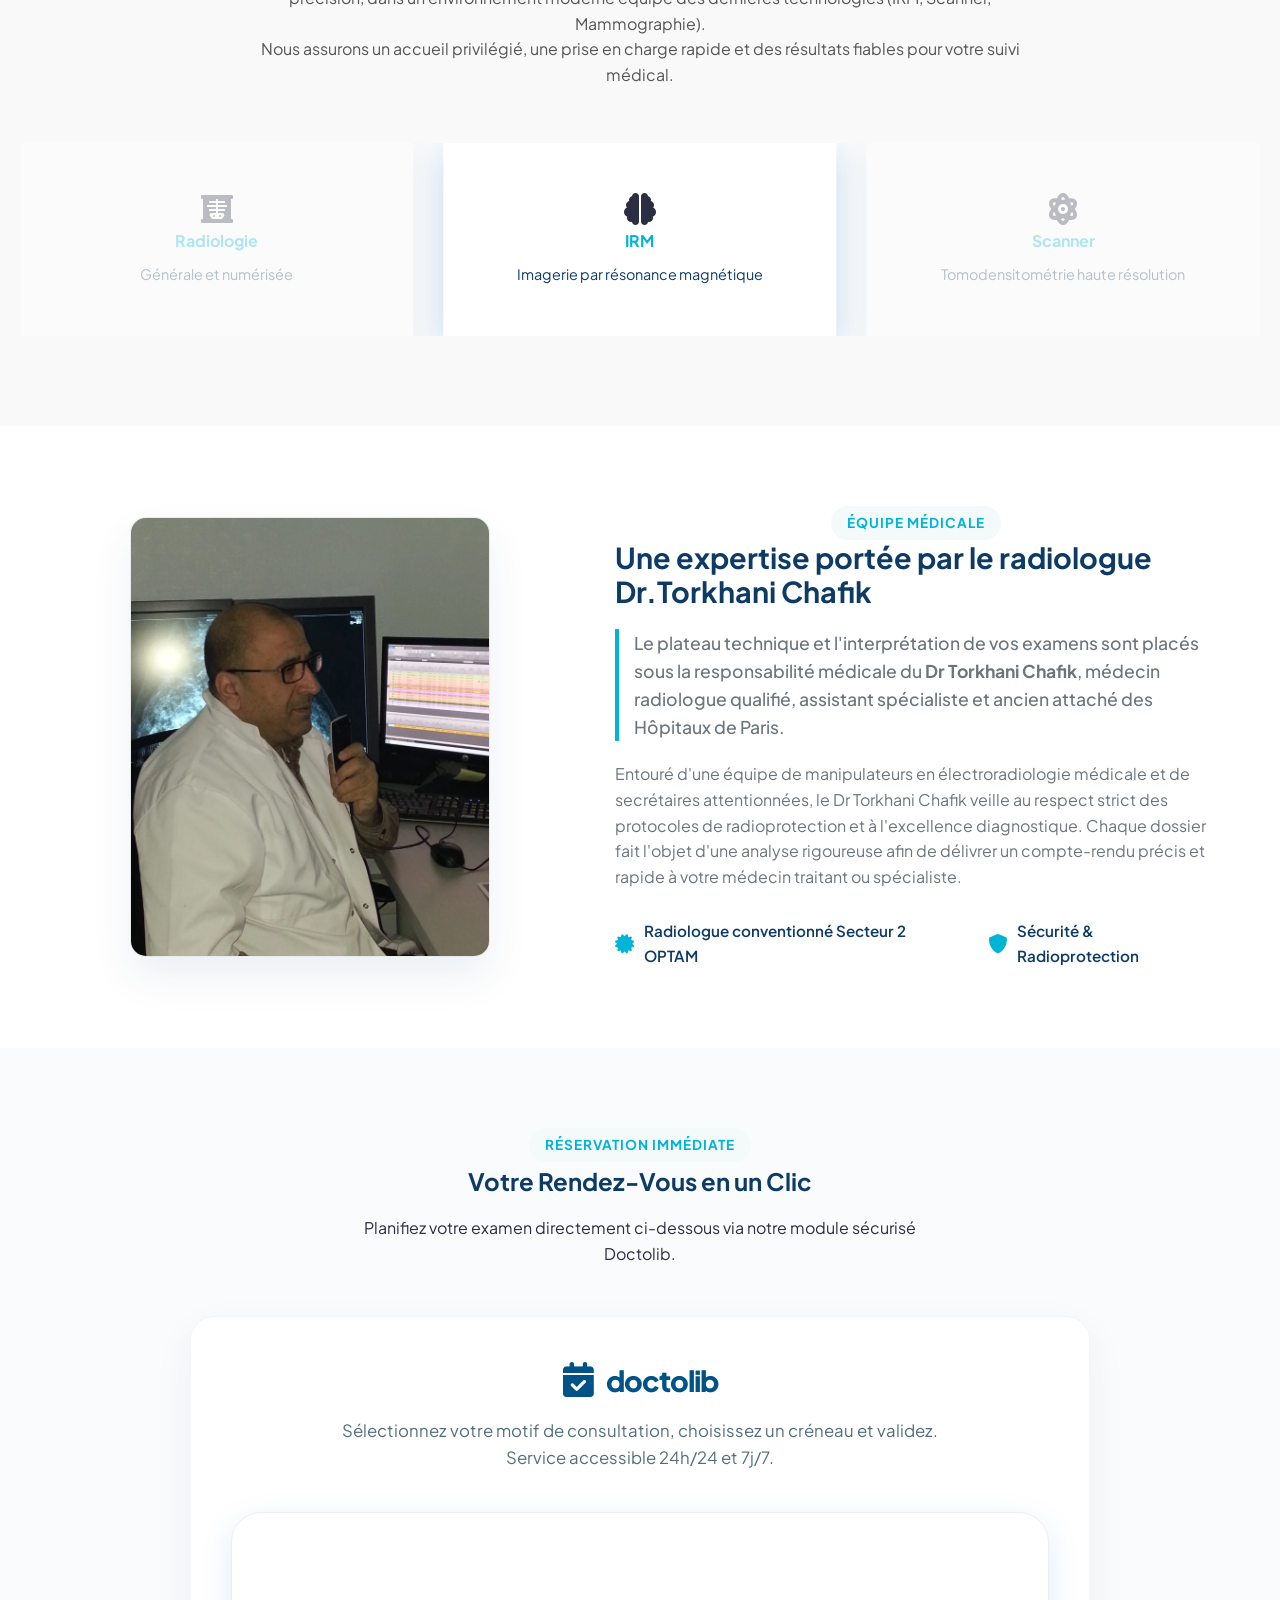
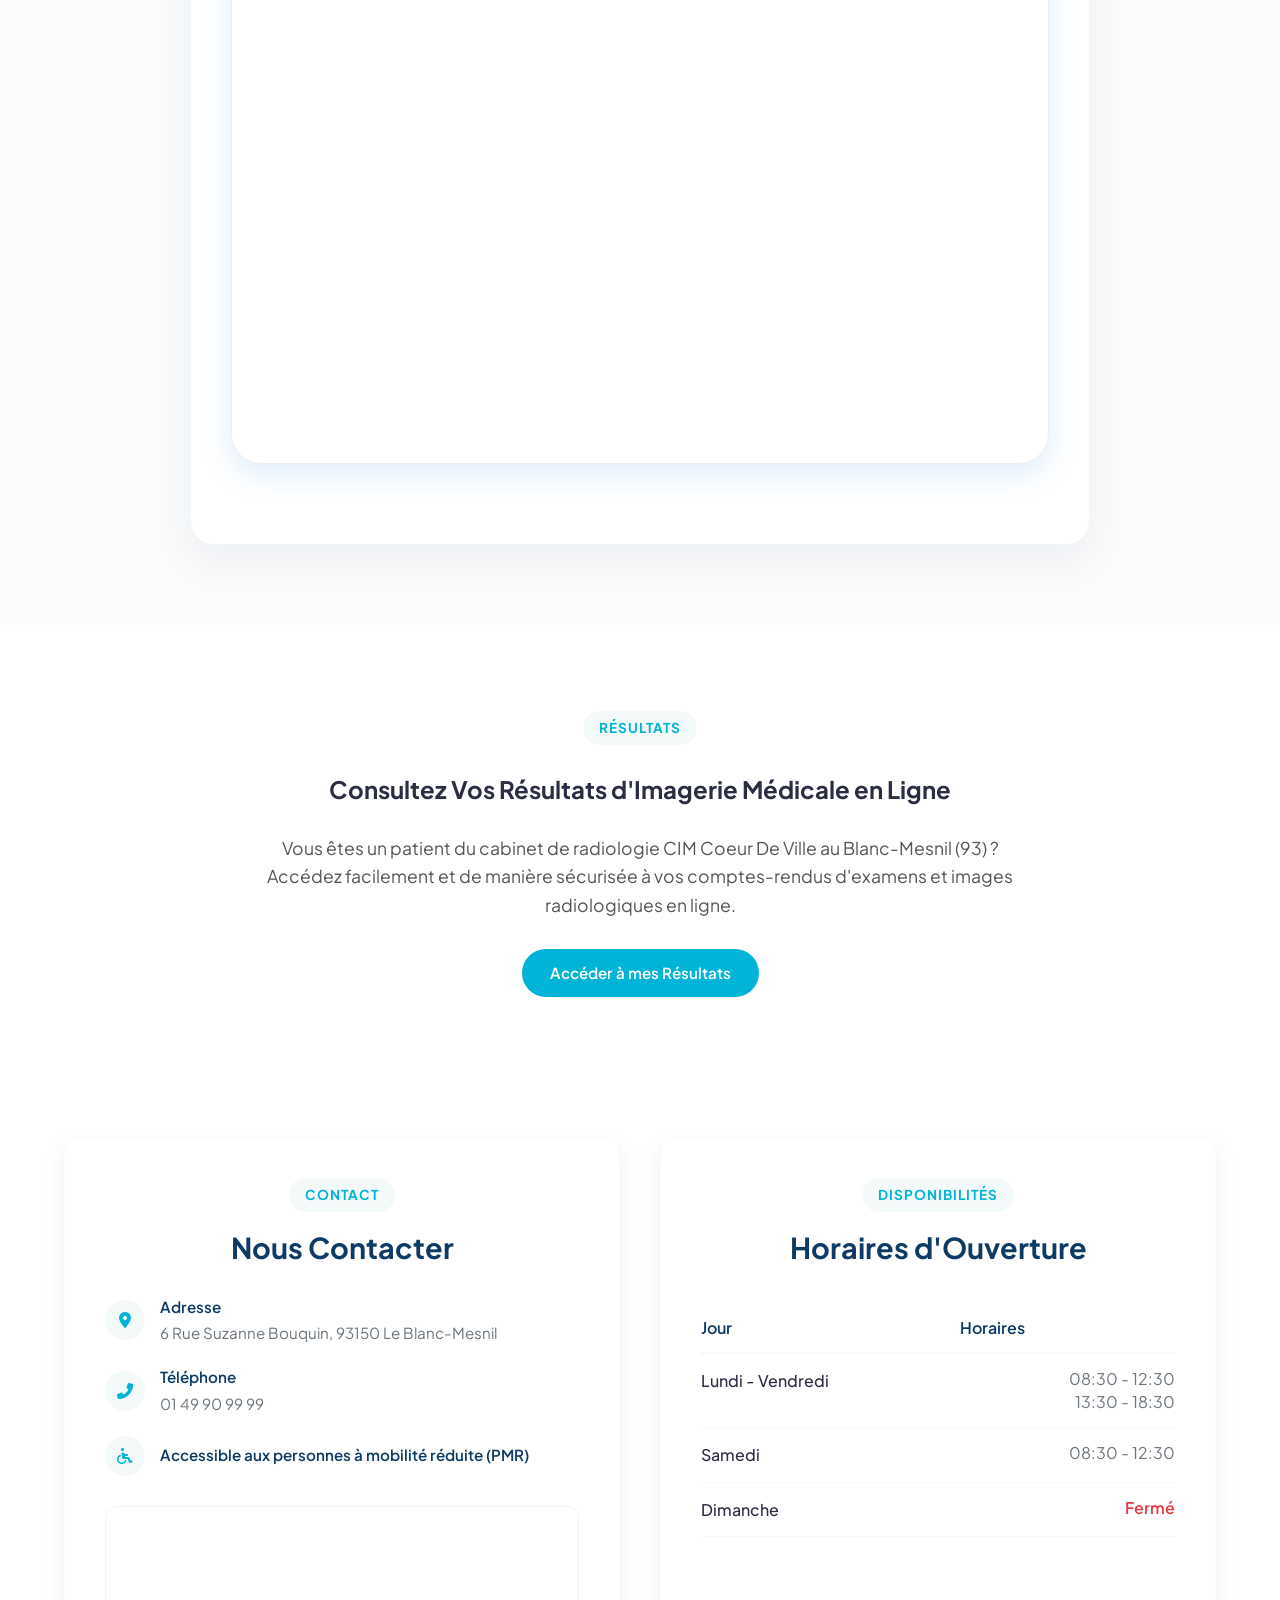
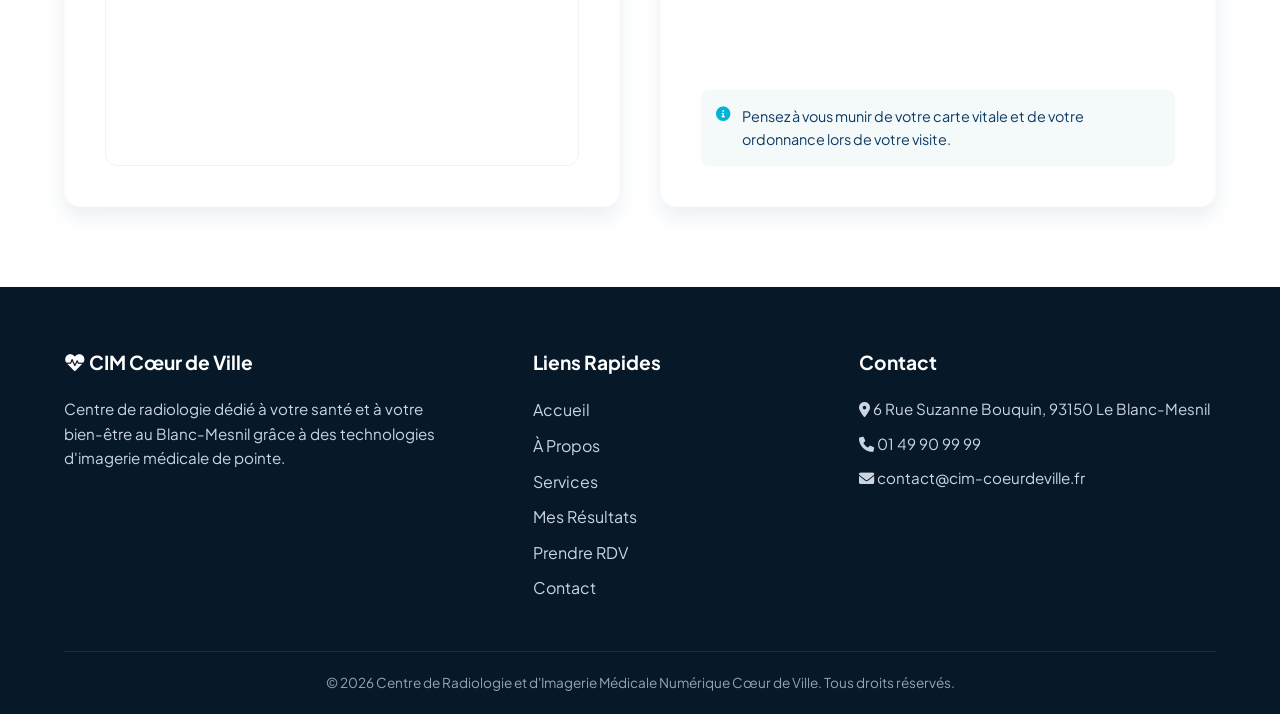
==== commit 77e7d4b1: "Update index.html" ====
--- a/index.html
+++ b/index.html
@@ -368,7 +368,8 @@
           <div class="doctolib-container" style="width: 100%; max-width: 900px; margin: 40px auto; border-radius: 30px; overflow: hidden; box-shadow: 0 10px 30px rgba(38, 134, 230, 0.15); border: 1px solid #eee; background: white;">
     <iframe 
         id="iFrameResizer0"
-        src="https://partners.doctolib.fr/radiologue/blancmesnil/chafik-torkhani" 
+        src="https://partners.doctolib.fr/radiologue/blancmesnil/chafik-torkhani"
+        title="Module de prise de rendez-vous Doctolib - Dr Torkhani Chafik"
         scrolling="no" 
         loading="lazy"
         style="width: 100%; height: 550px; border: none; display: block;">
@@ -432,6 +433,7 @@
                 <div class="map-container">
                     <iframe 
                         src="https://www.google.com/maps/embed?pb=!1m18!1m12!1m3!1d2620.485300642232!2d2.4565071118151214!3d48.94789100000001!2m3!1f0!2f0!3f0!3m2!1i1024!2i768!4f13.1!3m3!1m2!1s0x47e66b4e9c4f927b%3A0x49f32b9add648f23!2sCentre%20de%20Radiologie%20et%20d&#39;Imagerie%20M%C3%A9dicale%20Num%C3%A9rique%20Coeur%20de%20Ville!5e0!3m2!1sfr!2sfr!4v1717805000000!5m2!1sfr!2sfr" 
+                        title="Plan d'accès Google Maps - Centre de Radiologie Cœur de Ville"
                         width="100%" 
                         height="100%" 
                         style="border:0;" 
